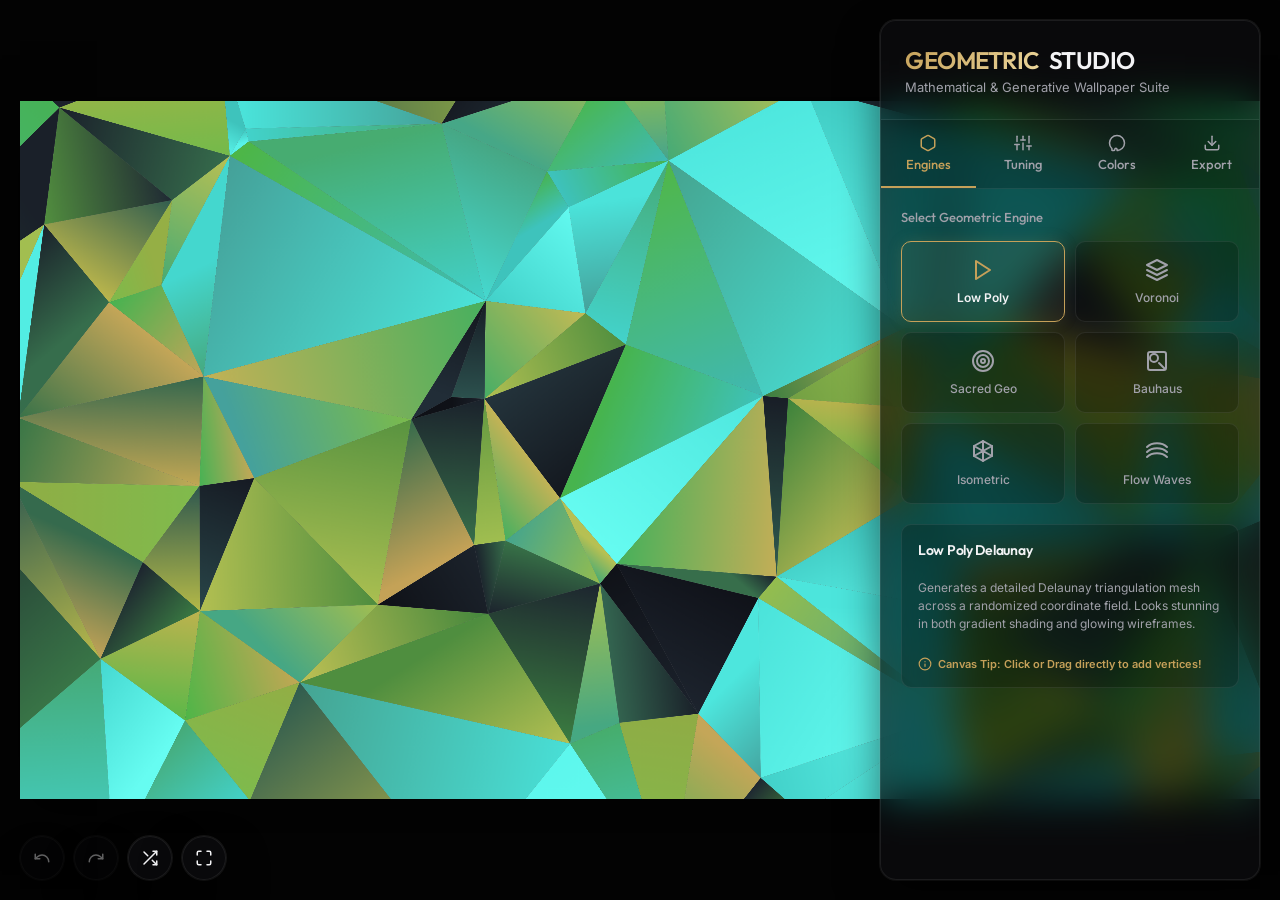
==== index.html @ 3bd047d2 "Initial commit: Geometric Wallpaper Studio" ====
<!DOCTYPE html>
<html lang="en">
<head>
  <meta charset="UTF-8">
  <meta name="viewport" content="width=device-width, initial-scale=1.0">
  <meta name="description" content="Generate high-resolution geometric and mathematical wallpapers with ease. Customize low-poly meshes, Voronoi cells, sacred geometry, isometric art, and fluid flow fields. Export in 4K resolution and vector SVG.">
  <title>Geometric Wallpaper Studio - Premium Generative Art Engine</title>
  <link rel="stylesheet" href="styles.css">
  <!-- Defer loading of JS scripts to guarantee DOM readiness -->
  <script src="palettes.js" defer></script>
  <script src="patterns.js" defer></script>
  <script src="app.js" defer></script>
</head>
<body>

  <div class="app-container">
    
    <!-- --- INTERACTIVE ARTWORK CANVAS --- -->
    <div class="canvas-viewport" id="viewport">
      <canvas id="mainCanvas"></canvas>
    </div>

    <!-- --- WORKSPACE UTILITIES (BOTTOM-LEFT FLOATING) --- -->
    <div class="workspace-controls">
      <button class="control-circle disabled" id="undoBtn" title="Undo Last Change" aria-label="Undo Last Change">
        <svg xmlns="http://www.w3.org/2000/svg" viewBox="0 0 24 24" fill="none" stroke="currentColor" stroke-width="2" stroke-linecap="round" stroke-linejoin="round">
          <path d="M3 7v6h6"></path>
          <path d="M21 17a9 9 0 0 0-9-9 9 9 0 0 0-6 2.3L3 13"></path>
        </svg>
      </button>
      <button class="control-circle disabled" id="redoBtn" title="Redo" aria-label="Redo Last Change">
        <svg xmlns="http://www.w3.org/2000/svg" viewBox="0 0 24 24" fill="none" stroke="currentColor" stroke-width="2" stroke-linecap="round" stroke-linejoin="round">
          <path d="M21 7v6h-6"></path>
          <path d="M3 17a9 9 0 0 1 9-9 9 9 0 0 1 6 2.3l3 2.7"></path>
        </svg>
      </button>
      <button class="control-circle" id="shuffleBtn" title="Shuffle Settings & Seed" aria-label="Shuffle Settings and Seed">
        <svg xmlns="http://www.w3.org/2000/svg" viewBox="0 0 24 24" fill="none" stroke="currentColor" stroke-width="2" stroke-linecap="round" stroke-linejoin="round">
          <path d="M16 3h5v5"></path>
          <path d="M4 20L21 3"></path>
          <path d="M21 16v5h-5"></path>
          <path d="M15 15l6 6"></path>
          <path d="M4 4l5 5"></path>
        </svg>
      </button>
      <button class="control-circle" id="fullScreenBtn" title="Toggle Fullscreen Mode" aria-label="Toggle Fullscreen Mode">
        <svg xmlns="http://www.w3.org/2000/svg" viewBox="0 0 24 24" fill="none" stroke="currentColor" stroke-width="2" stroke-linecap="round" stroke-linejoin="round">
          <path d="M8 3H5a2 2 0 0 0-2 2v3"></path>
          <path d="M21 8V5a2 2 0 0 0-2-2h-3"></path>
          <path d="M3 16v3a2 2 0 0 0 2 2h3"></path>
          <path d="M16 21h3a2 2 0 0 0 2-2v-3"></path>
        </svg>
      </button>
    </div>

    <!-- --- FLOATING SIDEBAR DASHBOARD --- -->
    <div class="sidebar-dashboard" id="sidebar">
      
      <!-- Collapsible trigger tab -->
      <div class="sidebar-collapse-trigger" id="collapseBtn" title="Hide Sidebar" role="button" tabindex="0" aria-label="Toggle Sidebar Navigation">
        <svg xmlns="http://www.w3.org/2000/svg" viewBox="0 0 24 24" fill="none" stroke="currentColor" stroke-width="2" stroke-linecap="round" stroke-linejoin="round" id="collapseIcon">
          <polyline points="9 18 15 12 9 6"></polyline>
        </svg>
      </div>

      <!-- Dashboard Header -->
      <div class="sidebar-header">
        <h1><span>GEOMETRIC</span> STUDIO</h1>
        <p>Mathematical & Generative Wallpaper Suite</p>
      </div>

      <!-- Sidebar Tabs Navigation -->
      <div class="tab-navigation">
        <button class="tab-btn active" data-tab="tab-generators" title="Geometric Engine Types">
          <svg xmlns="http://www.w3.org/2000/svg" viewBox="0 0 24 24" fill="none" stroke="currentColor" stroke-width="2" stroke-linecap="round" stroke-linejoin="round">
            <path d="M21 16V8a2 2 0 0 0-1-1.73l-7-4a2 2 0 0 0-2 0l-7 4A2 2 0 0 0 3 8v8a2 2 0 0 0 1 1.73l7 4a2 2 0 0 0 2 0l7-4A2 2 0 0 0 21 16z"></path>
          </svg>
          Engines
        </button>
        <button class="tab-btn" data-tab="tab-settings" title="Engine Fine Tuning">
          <svg xmlns="http://www.w3.org/2000/svg" viewBox="0 0 24 24" fill="none" stroke="currentColor" stroke-width="2" stroke-linecap="round" stroke-linejoin="round">
            <line x1="4" y1="21" x2="4" y2="14"></line>
            <line x1="4" y1="10" x2="4" y2="3"></line>
            <line x1="12" y1="21" x2="12" y2="12"></line>
            <line x1="12" y1="8" x2="12" y2="3"></line>
            <line x1="20" y1="21" x2="20" y2="16"></line>
            <line x1="20" y1="12" x2="20" y2="3"></line>
            <line x1="1" y1="14" x2="7" y2="14"></line>
            <line x1="9" y1="8" x2="15" y2="8"></line>
            <line x1="17" y1="16" x2="23" y2="16"></line>
          </svg>
          Tuning
        </button>
        <button class="tab-btn" data-tab="tab-colors" title="Color Palettes & Harmonies">
          <svg xmlns="http://www.w3.org/2000/svg" viewBox="0 0 24 24" fill="none" stroke="currentColor" stroke-width="2" stroke-linecap="round" stroke-linejoin="round">
            <path d="M12 22C17.5228 22 22 17.5228 22 12C22 6.47715 17.5228 2 12 2C6.47715 2 2 6.47715 2 12C2 14.7255 3.09032 17.1962 4.85857 19C5.34633 19.4878 5.48512 20.2194 5.20786 20.8524L5.12727 21.0366C4.94532 21.4525 5.20708 21.9362 5.65935 21.9844C6.27598 22.0501 6.94056 22 7.5 22C8.32843 22 9 21.3284 9 20.5C9 19.6716 9.67157 19 10.5 19C11.3284 19 12 19.6716 12 20.5C12 21.3284 12.6716 22 13.5 22H12Z"></path>
          </svg>
          Colors
        </button>
        <button class="tab-btn" data-tab="tab-exports" title="Save Gallery & Download Tools">
          <svg xmlns="http://www.w3.org/2000/svg" viewBox="0 0 24 24" fill="none" stroke="currentColor" stroke-width="2" stroke-linecap="round" stroke-linejoin="round">
            <path d="M21 15v4a2 2 0 0 1-2 2H5a2 2 0 0 1-2-2v-4"></path>
            <polyline points="7 10 12 15 17 10"></polyline>
            <line x1="12" y1="15" x2="12" y2="3"></line>
          </svg>
          Export
        </button>
      </div>

      <!-- Sidebar Scrollable Tab Panels -->
      <div class="tab-content">
        
        <!-- --- PANEL 1: ENGINES --- -->
        <div class="tab-panel active" id="tab-generators">
          <div class="control-group">
            <span class="control-label" style="font-family:'Outfit'; font-size:13px; font-weight:500; color:var(--text-secondary); margin-bottom:8px;">Select Geometric Engine</span>
            <div class="pattern-grid">
              
              <div class="pattern-card active" data-pattern="lowpoly">
                <svg xmlns="http://www.w3.org/2000/svg" viewBox="0 0 24 24" fill="none" stroke="currentColor" stroke-width="2" stroke-linecap="round" stroke-linejoin="round">
                  <polygon points="5 3 19 12 5 21 5 3"></polygon>
                </svg>
                <span>Low Poly</span>
              </div>
              
              <div class="pattern-card" data-pattern="voronoi">
                <svg xmlns="http://www.w3.org/2000/svg" viewBox="0 0 24 24" fill="none" stroke="currentColor" stroke-width="2" stroke-linecap="round" stroke-linejoin="round">
                  <path d="M12 2L2 7l10 5 10-5-10-5zM2 17l10 5 10-5M2 12l10 5 10-5"></path>
                </svg>
                <span>Voronoi</span>
              </div>

              <div class="pattern-card" data-pattern="sacred">
                <svg xmlns="http://www.w3.org/2000/svg" viewBox="0 0 24 24" fill="none" stroke="currentColor" stroke-width="2" stroke-linecap="round" stroke-linejoin="round">
                  <circle cx="12" cy="12" r="10"></circle>
                  <circle cx="12" cy="12" r="6"></circle>
                  <circle cx="12" cy="12" r="2"></circle>
                </svg>
                <span>Sacred Geo</span>
              </div>

              <div class="pattern-card" data-pattern="bauhaus">
                <svg xmlns="http://www.w3.org/2000/svg" viewBox="0 0 24 24" fill="none" stroke="currentColor" stroke-width="2" stroke-linecap="round" stroke-linejoin="round">
                  <rect x="3" y="3" width="18" height="18" rx="2"></rect>
                  <circle cx="9" cy="9" r="4"></circle>
                  <line x1="14" y1="14" x2="20" y2="20"></line>
                </svg>
                <span>Bauhaus</span>
              </div>

              <div class="pattern-card" data-pattern="isometric">
                <svg xmlns="http://www.w3.org/2000/svg" viewBox="0 0 24 24" fill="none" stroke="currentColor" stroke-width="2" stroke-linecap="round" stroke-linejoin="round">
                  <polyline points="21 16 12 21 3 16 12 11 21 16"></polyline>
                  <polyline points="12 11 12 21"></polyline>
                  <polyline points="21 6 12 11 3 6 12 1 21 6"></polyline>
                  <polyline points="12 1 12 11"></polyline>
                  <polyline points="3 6 3 16"></polyline>
                  <polyline points="21 6 21 16"></polyline>
                </svg>
                <span>Isometric</span>
              </div>

              <div class="pattern-card" data-pattern="flowfields">
                <svg xmlns="http://www.w3.org/2000/svg" viewBox="0 0 24 24" fill="none" stroke="currentColor" stroke-width="2" stroke-linecap="round" stroke-linejoin="round">
                  <path d="M2 12c5-5 15-5 20 0"></path>
                  <path d="M2 7c5-5 15-5 20 0"></path>
                  <path d="M2 17c5-5 15-5 20 0"></path>
                </svg>
                <span>Flow Waves</span>
              </div>

            </div>
          </div>

          <!-- Description and interact tip -->
          <div class="harmony-editor">
            <h4 style="font-size:14px; margin-bottom:4px;" id="engineTitle">Low Poly Delaunay</h4>
            <p style="font-size:12px; color:var(--text-secondary); line-height:1.5;" id="engineDesc">
              Generates a detailed Delaunay triangulation mesh across a randomized coordinate field. Looks stunning in both gradient shading and glowing wireframes.
            </p>
            <div style="font-size:11px; color:var(--accent); font-weight:600; display:flex; align-items:center; gap:6px; margin-top:8px;">
              <svg xmlns="http://www.w3.org/2000/svg" width="14" height="14" viewBox="0 0 24 24" fill="none" stroke="currentColor" stroke-width="2" stroke-linecap="round" stroke-linejoin="round" style="stroke:var(--accent)"><circle cx="12" cy="12" r="10"></circle><path d="M12 16v-4"></path><path d="M12 8h.01"></path></svg>
              <span>Canvas Tip: Click or Drag directly to add vertices!</span>
            </div>
          </div>
        </div>

        <!-- --- PANEL 2: TUNING --- -->
        <div class="tab-panel" id="tab-settings">
          
          <!-- Shared and dynamic density sliders -->
          <div class="control-group">
            <label for="slider-density">Shape Complexity / Density <span class="val-display" id="val-density">50</span></label>
            <input type="range" id="slider-density" min="10" max="250" value="50">
          </div>

          <div class="control-group" id="group-randomness">
            <label for="slider-randomness">Structural Jitter / Noise <span class="val-display" id="val-randomness">1.0</span></label>
            <input type="range" id="slider-randomness" min="0.0" max="2.0" step="0.1" value="1.0">
          </div>

          <div class="control-group" id="group-scale">
            <label for="slider-scale">Proportional Scale <span class="val-display" id="val-scale">1.0</span></label>
            <input type="range" id="slider-scale" min="0.2" max="3.0" step="0.1" value="1.0">
          </div>

          <div class="control-group" id="group-strokeWidth">
            <label for="slider-strokeWidth">Stroke Grid Thickness <span class="val-display" id="val-strokeWidth">1</span></label>
            <input type="range" id="slider-strokeWidth" min="0" max="8" value="1">
          </div>

          <!-- Voronoi Spacing option -->
          <div class="control-group" id="group-cellGap" style="display:none;">
            <label for="slider-cellGap">Mosaic Border Spacing <span class="val-display" id="val-cellGap">0</span></label>
            <input type="range" id="slider-cellGap" min="0" max="10" value="0">
          </div>

          <!-- Filling Styles Selection -->
          <div class="control-group" id="group-fillType">
            <label for="select-fillType">Shape Color Style</label>
            <select id="select-fillType">
              <option value="solid">Flat Shading (Minimalist)</option>
              <option value="gradient" selected>Interpolated Gradients (Premium)</option>
              <option value="neon">Neon HUD Glowing Wireframe</option>
            </select>
          </div>

          <div class="control-group" id="group-shadingMode">
            <label for="select-shadingMode">Color Interpolation Grid</label>
            <select id="select-shadingMode">
              <option value="linear">Linear Angle Span</option>
              <option value="radial">Concentric Centroid Distance</option>
              <option value="noise" selected>Procedural Mathematical Noise</option>
            </select>
          </div>

          <!-- Sacred Geometry concentric details -->
          <div class="control-group" id="group-symmetry" style="display:none;">
            <label for="slider-symmetry">Reflection Symmetry Facets <span class="val-display" id="val-symmetry">12</span></label>
            <input type="range" id="slider-symmetry" min="4" max="32" value="12">
          </div>

          <div class="control-group" id="group-flowerGrid" style="display:none;">
            <div class="toggle-row">
              <label for="check-flowerGrid">Underlay Hexagonal Circle Grids</label>
              <div class="switch">
                <input type="checkbox" id="check-flowerGrid" checked aria-label="Underlay Hexagonal Circle Grids">
                <span class="slider"></span>
              </div>
            </div>
          </div>

          <!-- Bauhaus Paper Grain details -->
          <div class="control-group" id="group-grain" style="display:none;">
            <div class="toggle-row">
              <label for="check-grain">Grainy Fiber Paper Filter Overlay</label>
              <div class="switch">
                <input type="checkbox" id="check-grain" checked aria-label="Grainy Fiber Paper Filter Overlay">
                <span class="slider"></span>
              </div>
            </div>
            <label for="slider-grainAmount" class="sr-only">Grain Intensity</label>
            <input type="range" id="slider-grainAmount" min="0.1" max="2.0" step="0.1" value="1.0">
          </div>

          <!-- --- LIVE SCREEN-SAVER MORPHING --- -->
          <div class="harmony-editor">
            <h4 style="font-size:13px; font-weight:600; display:flex; justify-content:space-between; align-items:center;">
              <label for="check-morph" style="font-family:'Outfit'; font-weight:600; margin:0; cursor:pointer;">Live Screensaver Morphing</label>
              <div class="switch">
                <input type="checkbox" id="check-morph" checked aria-label="Live Screensaver Morphing">
                <span class="slider"></span>
              </div>
            </h4>
            <p style="font-size:11px; color:var(--text-secondary);">Simulates organic morph dynamics slowly drifting and rotating shape arrays.</p>
            
            <div class="control-group" style="margin-top:8px;">
              <label for="slider-morphSpeed">Morph Flow Speed <span class="val-display" id="val-morphSpeed">1.0</span></label>
              <input type="range" id="slider-morphSpeed" min="0.1" max="4.0" step="0.1" value="1.0">
            </div>

            <div class="control-group">
              <label for="slider-morphAmount">Morph Amplitude <span class="val-display" id="val-morphAmount">1.0</span></label>
              <input type="range" id="slider-morphAmount" min="0.1" max="3.0" step="0.1" value="1.0">
            </div>
          </div>

        </div>

        <!-- --- PANEL 3: COLOR SCHEMES --- -->
        <div class="tab-panel" id="tab-colors">
          
          <!-- Curated Palettes List -->
          <div class="control-group">
            <label>Pre-Coded Premium Schemes</label>
            <div class="palette-list" id="paletteList">
              <!-- JS will inject curated items dynamically here -->
            </div>
          </div>

          <!-- Color Theory Generator -->
          <div class="control-group">
            <label for="harmonySeed">Custom Seed Harmonizer</label>
            <div class="harmony-editor">
              <p style="font-size:11px; color:var(--text-secondary); margin-bottom:4px;">
                Choose a seed color and apply math color theory rules to auto-generate a balanced, stunning palette.
              </p>
              
              <div class="picker-row">
                <div class="picker-wrapper">
                  <input type="color" id="harmonySeed" value="#c5a059" aria-label="Seed Color">
                </div>
                <div class="harmony-select-wrapper">
                  <label for="harmonyRule" class="sr-only">Harmony Rule</label>
                  <select id="harmonyRule">
                    <option value="analogous" selected>Analogous (Sleek Blends)</option>
                    <option value="triadic">Triadic (Vibrant Contrast)</option>
                    <option value="complementary">Complementary (High Pop)</option>
                    <option value="split">Split Complementary</option>
                    <option value="monochromatic">Monochromatic (Smooth Tones)</option>
                  </select>
                </div>
              </div>

              <button class="btn btn-secondary" id="generatePaletteBtn" style="width: 100%;">
                <svg xmlns="http://www.w3.org/2000/svg" viewBox="0 0 24 24" fill="none" stroke="currentColor" stroke-width="2" stroke-linecap="round" stroke-linejoin="round">
                  <path d="M22 11.08V12a10 10 0 1 1-5.93-9.14"></path>
                  <polyline points="22 4 12 14.01 9 11.01"></polyline>
                </svg>
                Apply Custom Harmony
              </button>
            </div>
          </div>

        </div>

        <!-- --- PANEL 4: EXPORT TOOLS --- -->
        <div class="tab-panel" id="tab-exports">
          
          <!-- Ratio presets -->
          <div class="control-group">
            <span class="control-label" style="font-family:'Outfit'; font-size:13px; font-weight:500; color:var(--text-secondary); margin-bottom:8px;">Select Workspace Aspect Ratio</span>
            <div class="export-grid">
              
              <div class="ratio-card active" data-ratio="16:9">
                <div class="ratio-icon"></div>
                <span>Desktop (16:9)</span>
                <span class="res">3840 &times; 2160 (4K UHD)</span>
              </div>
 
              <div class="ratio-card" data-ratio="9:16">
                <div class="ratio-icon mobile"></div>
                <span>Mobile (9:16)</span>
                <span class="res">1440 &times; 3200 (QHD+)</span>
              </div>
 
              <div class="ratio-card" data-ratio="4:3">
                <div class="ratio-icon tablet"></div>
                <span>Tablet (4:3)</span>
                <span class="res">2048 &times; 2732 (Retina)</span>
              </div>
 
              <div class="ratio-card" data-ratio="1:1">
                <div class="ratio-icon square"></div>
                <span>Square (1:1)</span>
                <span class="res">2048 &times; 2048 (Hi-Res)</span>
              </div>
 
            </div>
          </div>
 
          <!-- Download Action Buttons -->
          <div class="control-group">
            <span class="control-label" style="font-family:'Outfit'; font-size:13px; font-weight:500; color:var(--text-secondary); margin-bottom:8px;">Download Wallpaper Artwork</span>
            <div class="palette-list">
              <button class="btn" id="downloadPngBtn">
                <svg xmlns="http://www.w3.org/2000/svg" viewBox="0 0 24 24" fill="none" stroke="currentColor" stroke-width="2" stroke-linecap="round" stroke-linejoin="round">
                  <path d="M21 15v4a2 2 0 0 1-2 2H5a2 2 0 0 1-2-2v-4"></path>
                  <polyline points="7 10 12 15 17 10"></polyline>
                  <line x1="12" y1="15" x2="12" y2="3"></line>
                </svg>
                Download PNG (High-DPI)
              </button>
              
              <button class="btn btn-secondary" id="downloadSvgBtn">
                <svg xmlns="http://www.w3.org/2000/svg" viewBox="0 0 24 24" fill="none" stroke="currentColor" stroke-width="2" stroke-linecap="round" stroke-linejoin="round">
                  <polygon points="5 3 19 12 5 21 5 3"></polygon>
                </svg>
                Export Scalable Vector (SVG)
              </button>
            </div>
          </div>
 
          <!-- Gallery Favorites Container -->
          <div class="gallery-section">
            <div style="font-family:'Outfit'; font-size:13px; font-weight:500; color:var(--text-secondary); display:flex; justify-content:space-between; align-items:center; margin-bottom:8px;">
              <span>Saved Studio Creations</span>
              <button class="btn btn-secondary" id="saveGalleryBtn" style="padding: 6px 12px; font-size:11px;">
                <svg xmlns="http://www.w3.org/2000/svg" viewBox="0 0 24 24" fill="none" stroke="currentColor" stroke-width="2" stroke-linecap="round" stroke-linejoin="round" style="width:12px; height:12px;"><path d="M19 21H5a2 2 0 0 1-2-2V5a2 2 0 0 1 2-2h11l5 5v11a2 2 0 0 1-2 2z"></path><polyline points="17 21 17 13 7 13 7 21"></polyline><polyline points="7 3 7 8 15 8"></polyline></svg>
                Save Current
              </button>
            </div>
 
            <div class="gallery-grid" id="galleryGrid">
              <!-- Local storage saved files will load dynamically -->
              <div class="gallery-empty">No saved wallpapers found. Click "Save Current" above to compile one in local storage.</div>
            </div>
          </div>

        </div>

      </div>

    </div>

  </div>

</body>
</html>
---- styles.css ----
/**
 * CSS Design System for Geometric Wallpaper Generator
 * Features Outfit/Inter fonts, high-end dark mode, glassmorphic floating panels,
 * customized input ranges, neon highlights, and beautiful micro-animations.
 */

@import url('https://fonts.googleapis.com/css2?family=Outfit:wght@300;400;500;600;700&family=Inter:wght@300;400;500;600&display=swap');

:root {
  --bg-dark: #070709;
  --bg-panel: rgba(13, 13, 17, 0.7);
  --bg-panel-solid: #0d0d11;
  --bg-active: rgba(255, 255, 255, 0.1);
  --border-glass: rgba(255, 255, 255, 0.08);
  --border-active: rgba(255, 255, 255, 0.2);
  --text-primary: #f3f3f5;
  --text-secondary: #a1a1aa;
  --accent: #c5a059; /* Luxury warm gold highlight */
  --accent-glow: rgba(197, 160, 89, 0.4);
  --glow-teal: #66fcf1;
  --glow-pink: #f72585;
  --sidebar-width: 380px;
  --radius-lg: 16px;
  --radius-md: 10px;
  --radius-sm: 6px;
  --transition-smooth: all 0.3s cubic-bezier(0.4, 0, 0.2, 1);
  --shadow-panel: 0 20px 40px rgba(0, 0, 0, 0.5), 0 0 0 1px var(--border-glass);
}

* {
  box-sizing: border-box;
  margin: 0;
  padding: 0;
  -webkit-font-smoothing: antialiased;
}

body {
  font-family: 'Inter', sans-serif;
  background-color: var(--bg-dark);
  color: var(--text-primary);
  height: 100vh;
  overflow: hidden;
}

h1, h2, h3, h4 {
  font-family: 'Outfit', sans-serif;
  font-weight: 600;
  letter-spacing: -0.02em;
}

/* --- APP LAYOUT --- */
.app-container {
  display: flex;
  position: relative;
  width: 100vw;
  height: 100vh;
  overflow: hidden;
}

/* Canvas Viewport */
.canvas-viewport {
  flex: 1;
  position: relative;
  height: 100%;
  display: flex;
  justify-content: center;
  align-items: center;
  background-color: #030303;
  z-index: 1;
}

#mainCanvas {
  max-width: 100%;
  max-height: 100%;
  box-shadow: 0 15px 50px rgba(0, 0, 0, 0.7);
  transition: transform 0.3s ease;
  background-color: #050505;
}

/* Floating Sidebar Dashboard */
.sidebar-dashboard {
  position: absolute;
  top: 20px;
  right: 20px;
  bottom: 20px;
  width: var(--sidebar-width);
  background: var(--bg-panel);
  backdrop-filter: blur(20px) saturate(160%);
  border: 1px solid var(--border-glass);
  border-radius: var(--radius-lg);
  box-shadow: var(--shadow-panel);
  z-index: 10;
  display: flex;
  flex-direction: column;
  overflow: hidden;
  transition: var(--transition-smooth);
}

.sidebar-dashboard.collapsed {
  transform: translateX(calc(100% + 40px));
  opacity: 0;
  pointer-events: none;
}

/* Sidebar Toggle Controls */
.ui-toggle-btn {
  position: absolute;
  top: 20px;
  right: 20px;
  width: 50px;
  height: 50px;
  border-radius: 50%;
  background: var(--bg-panel);
  backdrop-filter: blur(20px);
  border: 1px solid var(--border-glass);
  color: var(--text-primary);
  display: flex;
  justify-content: center;
  align-items: center;
  cursor: pointer;
  z-index: 11;
  box-shadow: var(--shadow-panel);
  transition: var(--transition-smooth);
}

.ui-toggle-btn:hover {
  background: rgba(255, 255, 255, 0.15);
  border-color: var(--border-active);
  transform: scale(1.05);
}

/* --- SIDEBAR COMPONENTS --- */
/* Dashboard Header */
.sidebar-header {
  padding: 24px;
  border-bottom: 1px solid var(--border-glass);
  display: flex;
  flex-direction: column;
  gap: 4px;
}

.sidebar-header h1 {
  font-size: 24px;
  color: var(--text-primary);
  display: flex;
  align-items: center;
  gap: 10px;
}

.sidebar-header h1 span {
  background: linear-gradient(135deg, var(--accent) 0%, #ecd79c 100%);
  -webkit-background-clip: text;
  -webkit-text-fill-color: transparent;
}

.sidebar-header p {
  font-size: 13px;
  color: var(--text-secondary);
}

/* Tab Navigation */
.tab-navigation {
  display: flex;
  border-bottom: 1px solid var(--border-glass);
  background: rgba(0, 0, 0, 0.2);
}

.tab-btn {
  flex: 1;
  padding: 14px 0;
  font-family: 'Outfit', sans-serif;
  font-size: 13px;
  font-weight: 500;
  color: var(--text-secondary);
  background: none;
  border: none;
  border-bottom: 2px solid transparent;
  cursor: pointer;
  transition: var(--transition-smooth);
  display: flex;
  flex-direction: column;
  align-items: center;
  gap: 4px;
}

.tab-btn svg {
  width: 18px;
  height: 18px;
  stroke: var(--text-secondary);
  transition: var(--transition-smooth);
}

.tab-btn:hover {
  color: var(--text-primary);
}

.tab-btn:hover svg {
  stroke: var(--text-primary);
}

.tab-btn.active {
  color: var(--accent);
  border-bottom-color: var(--accent);
}

.tab-btn.active svg {
  stroke: var(--accent);
}

/* Tab Panels Content Scroll */
.tab-content {
  flex: 1;
  overflow-y: auto;
  padding: 20px;
  display: flex;
  flex-direction: column;
  gap: 24px;
}

.tab-panel {
  display: none;
  flex-direction: column;
  gap: 20px;
}

.tab-panel.active {
  display: flex;
}

/* Custom Scrollbar for Sidebar Panel */
.tab-content::-webkit-scrollbar {
  width: 6px;
}
.tab-content::-webkit-scrollbar-track {
  background: rgba(0, 0, 0, 0.1);
}
.tab-content::-webkit-scrollbar-thumb {
  background: rgba(255, 255, 255, 0.1);
  border-radius: var(--radius-sm);
}
.tab-content::-webkit-scrollbar-thumb:hover {
  background: rgba(255, 255, 255, 0.2);
}

/* --- CONTROL MODULES --- */
.control-group {
  display: flex;
  flex-direction: column;
  gap: 8px;
}

.control-group label {
  font-family: 'Outfit', sans-serif;
  font-size: 13px;
  font-weight: 500;
  color: var(--text-secondary);
  display: flex;
  justify-content: space-between;
  align-items: center;
}

.control-group label .val-display {
  color: var(--accent);
  font-weight: 600;
}

/* Grid Selections (Pattern Engines) */
.pattern-grid {
  display: grid;
  grid-template-columns: repeat(2, 1fr);
  gap: 10px;
}

.pattern-card {
  background: rgba(0, 0, 0, 0.2);
  border: 1px solid var(--border-glass);
  border-radius: var(--radius-md);
  padding: 16px 12px;
  display: flex;
  flex-direction: column;
  align-items: center;
  gap: 8px;
  cursor: pointer;
  transition: var(--transition-smooth);
  text-align: center;
}

.pattern-card svg {
  width: 24px;
  height: 24px;
  stroke: var(--text-secondary);
  transition: var(--transition-smooth);
}

.pattern-card span {
  font-size: 12px;
  font-weight: 500;
  color: var(--text-secondary);
  transition: var(--transition-smooth);
}

.pattern-card:hover {
  background: rgba(255, 255, 255, 0.05);
  border-color: rgba(255, 255, 255, 0.15);
}

.pattern-card.active {
  background: rgba(197, 160, 89, 0.08);
  border-color: var(--accent);
  box-shadow: 0 0 15px rgba(197, 160, 89, 0.15);
}

.pattern-card.active svg {
  stroke: var(--accent);
}

.pattern-card.active span {
  color: var(--text-primary);
  font-weight: 600;
}

/* Range Inputs */
input[type="range"] {
  -webkit-appearance: none;
  width: 100%;
  height: 6px;
  border-radius: 3px;
  background: rgba(255, 255, 255, 0.1);
  outline: none;
  transition: var(--transition-smooth);
}

input[type="range"]::-webkit-slider-thumb {
  -webkit-appearance: none;
  appearance: none;
  width: 16px;
  height: 16px;
  border-radius: 50%;
  background: var(--text-primary);
  border: 2px solid var(--accent);
  cursor: pointer;
  box-shadow: 0 0 10px rgba(197, 160, 89, 0.4);
  transition: var(--transition-smooth);
}

input[type="range"]::-webkit-slider-thumb:hover {
  background: var(--accent);
  transform: scale(1.15);
}

/* Select Dropdown */
select {
  background: rgba(0, 0, 0, 0.3);
  border: 1px solid var(--border-glass);
  border-radius: var(--radius-md);
  padding: 10px 14px;
  color: var(--text-primary);
  font-family: inherit;
  font-size: 13px;
  outline: none;
  cursor: pointer;
  transition: var(--transition-smooth);
  width: 100%;
}

select:hover {
  border-color: var(--border-active);
}

select:focus {
  border-color: var(--accent);
  box-shadow: 0 0 10px var(--accent-glow);
}

/* Switch & Toggles */
.toggle-row {
  display: flex;
  justify-content: space-between;
  align-items: center;
  padding: 4px 0;
}

.toggle-row span {
  font-size: 13px;
  color: var(--text-secondary);
}

.switch {
  position: relative;
  display: inline-block;
  width: 44px;
  height: 22px;
}

.switch input {
  opacity: 0;
  width: 0;
  height: 0;
}

.slider {
  position: absolute;
  cursor: pointer;
  top: 0;
  left: 0;
  right: 0;
  bottom: 0;
  background-color: rgba(255, 255, 255, 0.1);
  transition: .4s;
  border-radius: 22px;
  border: 1px solid var(--border-glass);
}

.slider:before {
  position: absolute;
  content: "";
  height: 14px;
  width: 14px;
  left: 3px;
  bottom: 3px;
  background-color: var(--text-secondary);
  transition: .4s;
  border-radius: 50%;
}

input:checked + .slider {
  background-color: rgba(197, 160, 89, 0.2);
  border-color: var(--accent);
}

input:checked + .slider:before {
  transform: translateX(22px);
  background-color: var(--accent);
}

/* --- PALETTE SYSTEM CONTROLS --- */
.palette-list {
  display: flex;
  flex-direction: column;
  gap: 10px;
}

.palette-item {
  background: rgba(0, 0, 0, 0.2);
  border: 1px solid var(--border-glass);
  border-radius: var(--radius-md);
  padding: 12px;
  cursor: pointer;
  transition: var(--transition-smooth);
  display: flex;
  flex-direction: column;
  gap: 8px;
}

.palette-item:hover {
  border-color: var(--border-active);
  background: rgba(255, 255, 255, 0.04);
}

.palette-item.active {
  border-color: var(--accent);
  background: rgba(197, 160, 89, 0.05);
}

.palette-meta {
  display: flex;
  justify-content: space-between;
  align-items: center;
}

.palette-name {
  font-size: 12px;
  font-weight: 600;
  color: var(--text-primary);
}

.palette-swatches {
  display: flex;
  border-radius: var(--radius-sm);
  overflow: hidden;
  height: 24px;
  width: 100%;
}

.swatch {
  flex: 1;
  height: 100%;
}

/* Color Harmonizer and Picker Box */
.harmony-editor {
  background: rgba(0, 0, 0, 0.2);
  border: 1px solid var(--border-glass);
  border-radius: var(--radius-md);
  padding: 16px;
  display: flex;
  flex-direction: column;
  gap: 16px;
}

.picker-row {
  display: flex;
  gap: 12px;
  align-items: center;
}

.picker-wrapper {
  position: relative;
  width: 44px;
  height: 44px;
  border-radius: var(--radius-md);
  overflow: hidden;
  border: 1px solid var(--border-glass);
}

.picker-wrapper input[type="color"] {
  position: absolute;
  top: -10px;
  left: -10px;
  width: 64px;
  height: 64px;
  border: none;
  cursor: pointer;
}

.harmony-select-wrapper {
  flex: 1;
}

/* Custom Action Buttons */
.btn {
  background: var(--text-primary);
  color: var(--bg-dark);
  font-family: 'Outfit', sans-serif;
  font-size: 13px;
  font-weight: 600;
  border: none;
  border-radius: var(--radius-md);
  padding: 12px 18px;
  cursor: pointer;
  display: flex;
  align-items: center;
  justify-content: center;
  gap: 8px;
  transition: var(--transition-smooth);
}

.btn svg {
  width: 16px;
  height: 16px;
  stroke: var(--bg-dark);
}

.btn:hover {
  background: var(--accent);
  box-shadow: 0 5px 15px var(--accent-glow);
  transform: translateY(-1px);
}

.btn-secondary {
  background: rgba(255, 255, 255, 0.06);
  color: var(--text-primary);
  border: 1px solid var(--border-glass);
}

.btn-secondary svg {
  stroke: var(--text-primary);
}

.btn-secondary:hover {
  background: rgba(255, 255, 255, 0.1);
  border-color: var(--border-active);
  box-shadow: none;
}

.btn-danger {
  background: rgba(230, 57, 70, 0.15);
  color: #ff4d6d;
  border: 1px solid rgba(230, 57, 70, 0.3);
}

.btn-danger svg {
  stroke: #ff4d6d;
}

.btn-danger:hover {
  background: #e63946;
  color: #ffffff;
  box-shadow: 0 5px 15px rgba(230, 57, 70, 0.3);
}

.buttons-row {
  display: grid;
  grid-template-columns: repeat(2, 1fr);
  gap: 10px;
}

.buttons-row .btn {
  padding: 10px;
}

/* --- EXPORT PANEL DETAILS --- */
.export-grid {
  display: grid;
  grid-template-columns: repeat(2, 1fr);
  gap: 10px;
}

.ratio-card {
  background: rgba(0, 0, 0, 0.2);
  border: 1px solid var(--border-glass);
  border-radius: var(--radius-md);
  padding: 14px 10px;
  display: flex;
  flex-direction: column;
  align-items: center;
  gap: 6px;
  cursor: pointer;
  transition: var(--transition-smooth);
}

.ratio-icon {
  width: 24px;
  height: 28px;
  border: 2px solid var(--text-secondary);
  border-radius: 3px;
  transition: var(--transition-smooth);
}

.ratio-icon.square { width: 24px; height: 24px; }
.ratio-icon.mobile { width: 16px; height: 28px; }
.ratio-icon.tablet { width: 22px; height: 28px; }

.ratio-card:hover {
  background: rgba(255, 255, 255, 0.05);
}

.ratio-card.active {
  border-color: var(--accent);
  background: rgba(197, 160, 89, 0.08);
}

.ratio-card.active .ratio-icon {
  border-color: var(--accent);
}

.ratio-card span {
  font-size: 11px;
  color: var(--text-secondary);
}

.ratio-card.active span {
  color: var(--text-primary);
  font-weight: 500;
}

.ratio-card .res {
  font-size: 10px;
  opacity: 0.6;
}

/* --- HISTORY & GALLERY PANELS --- */
.gallery-section {
  display: flex;
  flex-direction: column;
  gap: 12px;
}

.gallery-grid {
  display: grid;
  grid-template-columns: repeat(2, 1fr);
  gap: 10px;
  max-height: 250px;
  overflow-y: auto;
  padding-right: 4px;
}

.gallery-card {
  background: rgba(0, 0, 0, 0.3);
  border: 1px solid var(--border-glass);
  border-radius: var(--radius-md);
  aspect-ratio: 16/10;
  position: relative;
  overflow: hidden;
  cursor: pointer;
  transition: var(--transition-smooth);
}

.gallery-card img {
  width: 100%;
  height: 100%;
  object-fit: cover;
}

.gallery-card:hover {
  border-color: var(--border-active);
  transform: translateY(-2px);
}

.gallery-card .card-actions {
  position: absolute;
  top: 0;
  left: 0;
  right: 0;
  bottom: 0;
  background: rgba(0, 0, 0, 0.65);
  display: flex;
  justify-content: center;
  align-items: center;
  gap: 12px;
  opacity: 0;
  transition: var(--transition-smooth);
}

.gallery-card:hover .card-actions {
  opacity: 1;
}

.action-icon {
  width: 32px;
  height: 32px;
  border-radius: 50%;
  background: rgba(255, 255, 255, 0.15);
  border: 1px solid rgba(255, 255, 255, 0.2);
  display: flex;
  justify-content: center;
  align-items: center;
  cursor: pointer;
  transition: var(--transition-smooth);
}

.action-icon svg {
  width: 14px;
  height: 14px;
  stroke: #ffffff;
}

.action-icon:hover {
  background: var(--accent);
  border-color: var(--accent);
}

.action-icon:hover svg {
  stroke: var(--bg-dark);
}

.action-icon.del-btn:hover {
  background: #e63946;
  border-color: #e63946;
}

.action-icon.del-btn:hover svg {
  stroke: #ffffff;
}

/* Empty gallery prompt */
.gallery-empty {
  grid-column: span 2;
  text-align: center;
  padding: 30px 10px;
  font-size: 12px;
  color: var(--text-secondary);
  border: 1px dashed var(--border-glass);
  border-radius: var(--radius-md);
}

/* --- QUICK WORKSPACE UTILITIES --- */
.workspace-controls {
  position: absolute;
  left: 20px;
  bottom: 20px;
  display: flex;
  gap: 10px;
  z-index: 10;
}

.control-circle {
  width: 44px;
  height: 44px;
  border-radius: 50%;
  background: var(--bg-panel);
  backdrop-filter: blur(20px);
  border: 1px solid var(--border-glass);
  color: var(--text-primary);
  display: flex;
  justify-content: center;
  align-items: center;
  cursor: pointer;
  box-shadow: var(--shadow-panel);
  transition: var(--transition-smooth);
}

.control-circle svg {
  width: 18px;
  height: 18px;
  stroke: var(--text-primary);
}

.control-circle:hover {
  background: rgba(255, 255, 255, 0.15);
  border-color: var(--border-active);
  transform: scale(1.05);
}

.control-circle.disabled {
  opacity: 0.4;
  pointer-events: none;
}

/* --- COLLAPSE BUTTON INTEGRATED ON SIDEBAR --- */
.sidebar-collapse-trigger {
  position: absolute;
  top: 50%;
  left: 0;
  transform: translate(-100%, -50%);
  width: 24px;
  height: 60px;
  background: var(--bg-panel);
  border: 1px solid var(--border-glass);
  border-right: none;
  border-radius: var(--radius-md) 0 0 var(--radius-md);
  display: flex;
  justify-content: center;
  align-items: center;
  cursor: pointer;
  box-shadow: -10px 0 30px rgba(0,0,0,0.3);
  transition: var(--transition-smooth);
}

.sidebar-collapse-trigger svg {
  width: 12px;
  height: 12px;
  stroke: var(--text-secondary);
  transition: var(--transition-smooth);
}

.sidebar-collapse-trigger:hover svg {
  stroke: var(--text-primary);
}

/* Responsive sidebars */
@media(max-width: 900px) {
  .sidebar-dashboard {
    width: calc(100% - 40px);
    right: 20px;
    left: 20px;
    height: auto;
    max-height: 80vh;
    bottom: 20px;
    top: auto;
  }
  .sidebar-collapse-trigger {
    display: none;
  }
}

/* Screen reader only utility to visually hide elements while keeping them accessible */
.sr-only {
  position: absolute;
  width: 1px;
  height: 1px;
  padding: 0;
  margin: -1px;
  overflow: hidden;
  clip: rect(0, 0, 0, 0);
  white-space: nowrap;
  border: 0;
}
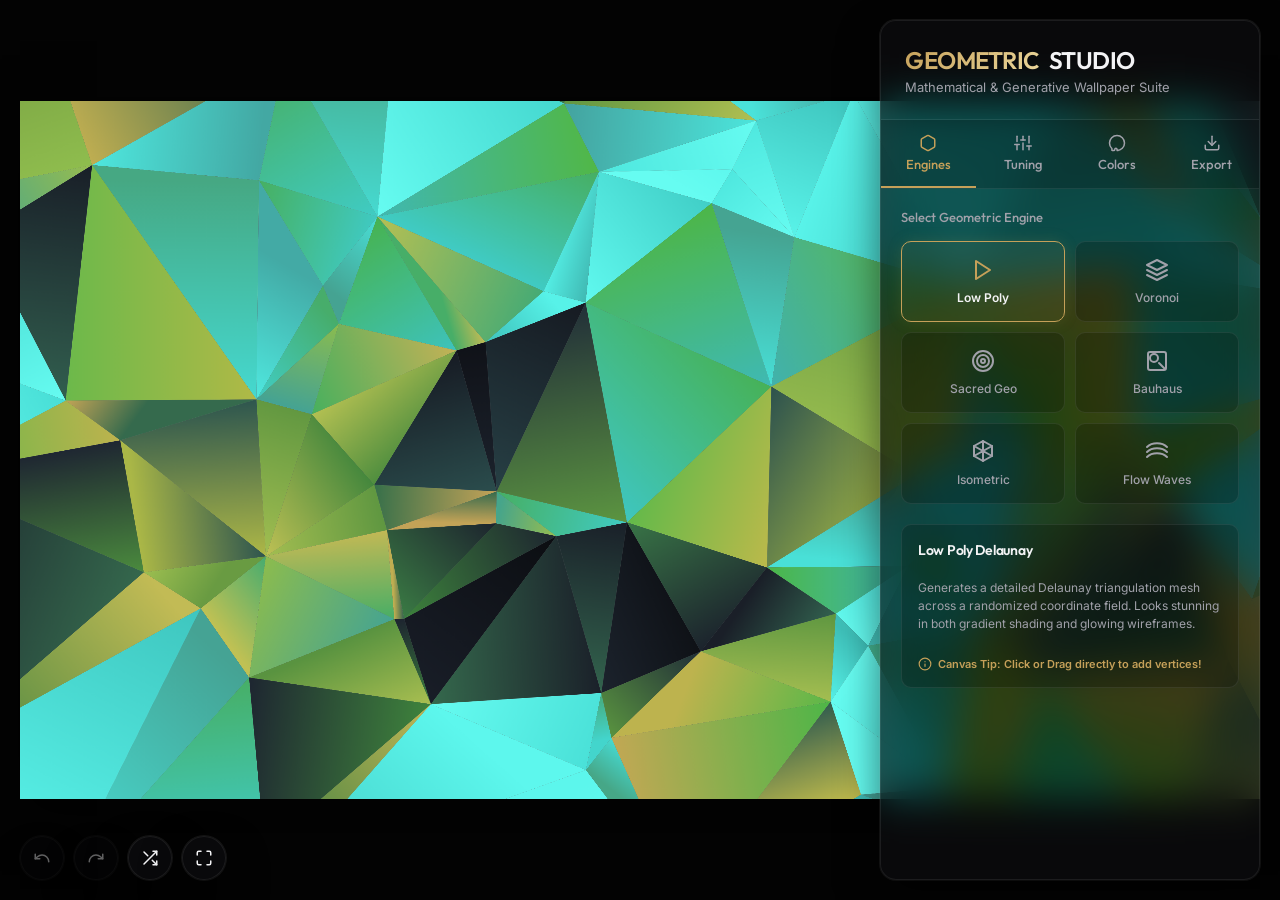
==== commit e7f5bcd4: "Finish app: fix neon glow, add favicon, add netlify.toml - Add glowAmount to state (default 12) and " ====
--- a/index.html
+++ b/index.html
@@ -5,6 +5,7 @@
   <meta name="viewport" content="width=device-width, initial-scale=1.0">
   <meta name="description" content="Generate high-resolution geometric and mathematical wallpapers with ease. Customize low-poly meshes, Voronoi cells, sacred geometry, isometric art, and fluid flow fields. Export in 4K resolution and vector SVG.">
   <title>Geometric Wallpaper Studio - Premium Generative Art Engine</title>
+  <link rel="icon" href="data:image/svg+xml,<svg xmlns='http://www.w3.org/2000/svg' viewBox='0 0 100 100'><polygon points='50,5 95,75 5,75' fill='%23c5a059'/></svg>">
   <link rel="stylesheet" href="styles.css">
   <!-- Defer loading of JS scripts to guarantee DOM readiness -->
   <script src="palettes.js" defer></script>
@@ -215,6 +216,12 @@
             <input type="range" id="slider-cellGap" min="0" max="10" value="0">
           </div>
 
+          <!-- Neon Glow Intensity (visible only when neon fill is active) -->
+          <div class="control-group" id="group-glowAmount" style="display:none;">
+            <label for="slider-glowAmount">Neon Glow Intensity <span class="val-display" id="val-glowAmount">12</span></label>
+            <input type="range" id="slider-glowAmount" min="0" max="40" value="12">
+          </div>
+
           <!-- Filling Styles Selection -->
           <div class="control-group" id="group-fillType">
             <label for="select-fillType">Shape Color Style</label>
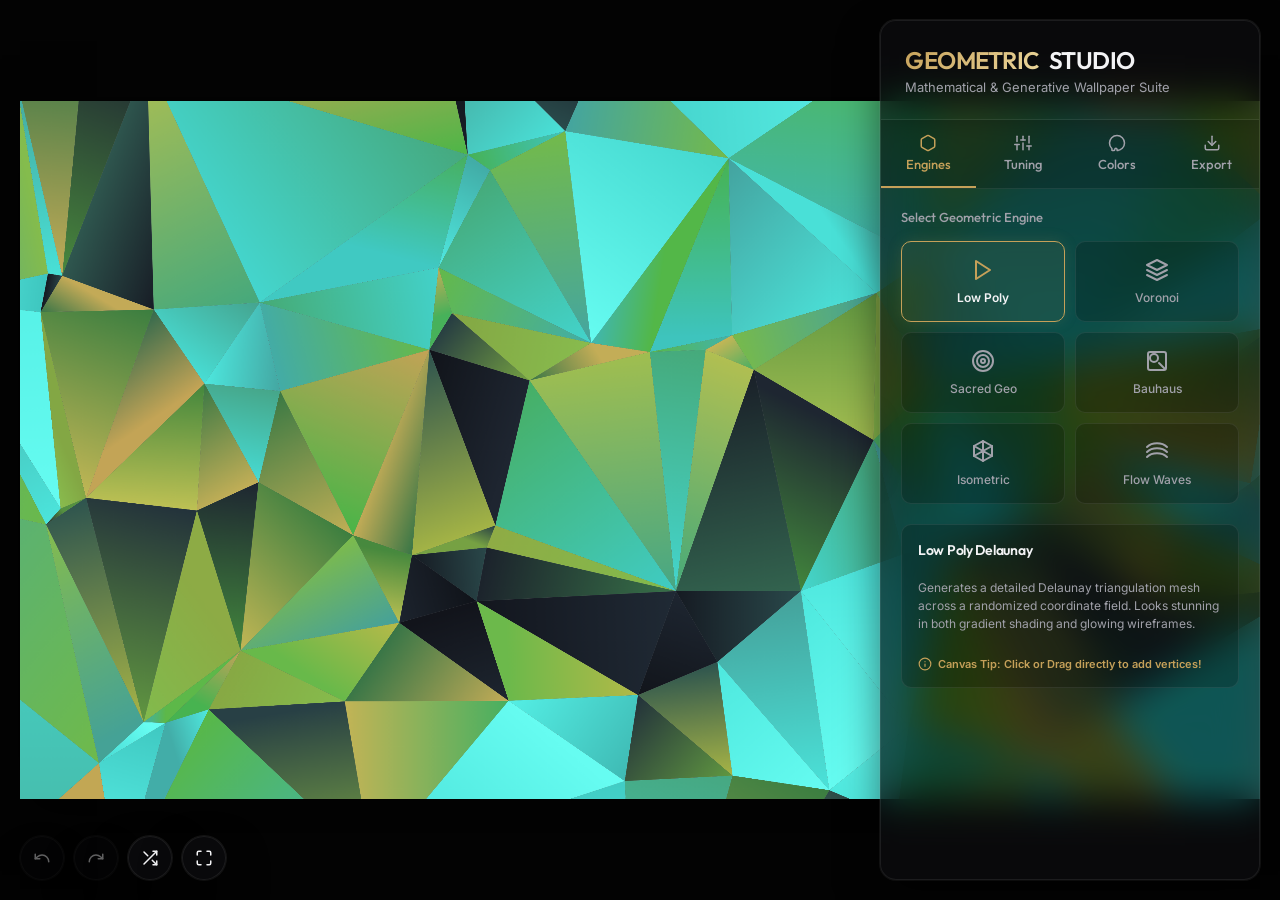
==== commit 6a09b470: "Add mobile bottom-sheet drag handle Pill handle at top of sidebar panel on mobile. Tap to minimize t" ====
--- a/index.html
+++ b/index.html
@@ -56,7 +56,12 @@
 
     <!-- --- FLOATING SIDEBAR DASHBOARD --- -->
     <div class="sidebar-dashboard" id="sidebar">
-      
+
+      <!-- Mobile bottom-sheet drag handle -->
+      <div class="sheet-handle" id="sheetHandle" role="button" tabindex="0" aria-label="Toggle panel">
+        <div class="sheet-handle-pill"></div>
+      </div>
+
       <!-- Collapsible trigger tab -->
       <div class="sidebar-collapse-trigger" id="collapseBtn" title="Hide Sidebar" role="button" tabindex="0" aria-label="Toggle Sidebar Navigation">
         <svg xmlns="http://www.w3.org/2000/svg" viewBox="0 0 24 24" fill="none" stroke="currentColor" stroke-width="2" stroke-linecap="round" stroke-linejoin="round" id="collapseIcon">
--- a/styles.css
+++ b/styles.css
@@ -838,19 +838,101 @@
   stroke: var(--text-primary);
 }
 
+/* --- MOBILE BOTTOM-SHEET HANDLE --- */
+.sheet-handle {
+  display: none; /* hidden on desktop */
+  justify-content: center;
+  align-items: center;
+  padding: 10px 0 6px;
+  cursor: grab;
+  flex-shrink: 0;
+  touch-action: none;
+}
+
+.sheet-handle-pill {
+  width: 36px;
+  height: 4px;
+  background: rgba(255, 255, 255, 0.25);
+  border-radius: 2px;
+  transition: background 0.2s ease;
+}
+
+.sheet-handle:hover .sheet-handle-pill,
+.sheet-handle:active .sheet-handle-pill {
+  background: var(--accent);
+}
+
 /* Responsive sidebars */
 @media(max-width: 900px) {
+  .app-container {
+    flex-direction: column;
+  }
+
+  .canvas-viewport {
+    /* Reserve the top portion for the canvas */
+    flex: 0 0 auto;
+    height: 52vh;
+    width: 100%;
+    padding: 10px;
+  }
+
+  #mainCanvas {
+    max-width: 100%;
+    max-height: 100%;
+  }
+
+  .sheet-handle {
+    display: flex;
+  }
+
   .sidebar-dashboard {
-    width: calc(100% - 40px);
-    right: 20px;
-    left: 20px;
+    position: relative;
+    top: auto;
+    right: auto;
+    bottom: auto;
+    left: auto;
+    width: 100%;
+    flex: 1 1 auto;
+    min-height: 0;
+    border-radius: var(--radius-lg) var(--radius-lg) 0 0;
+    border-bottom: none;
+    overflow: hidden;
+    transition: flex-basis 0.35s cubic-bezier(0.4, 0, 0.2, 1),
+                max-height 0.35s cubic-bezier(0.4, 0, 0.2, 1);
+  }
+
+  /* Minimized: only the handle + a sliver is visible */
+  .sidebar-dashboard.sheet-minimized {
+    flex: 0 0 28px;
+    overflow: hidden;
+  }
+
+  /* When minimized, let the canvas grow to fill freed space */
+  .sidebar-dashboard.sheet-minimized ~ .canvas-viewport,
+  .app-container:has(.sheet-minimized) .canvas-viewport {
+    flex: 1 1 auto;
     height: auto;
-    max-height: 80vh;
-    bottom: 20px;
-    top: auto;
-  }
+  }
+
   .sidebar-collapse-trigger {
     display: none;
+  }
+
+  /* Move workspace buttons to top-left so they don't overlap canvas */
+  .workspace-controls {
+    top: 10px;
+    bottom: auto;
+    left: 10px;
+  }
+
+  .control-circle {
+    width: 36px;
+    height: 36px;
+  }
+
+  .control-circle svg {
+    width: 15px;
+    height: 15px;
   }
 }
 
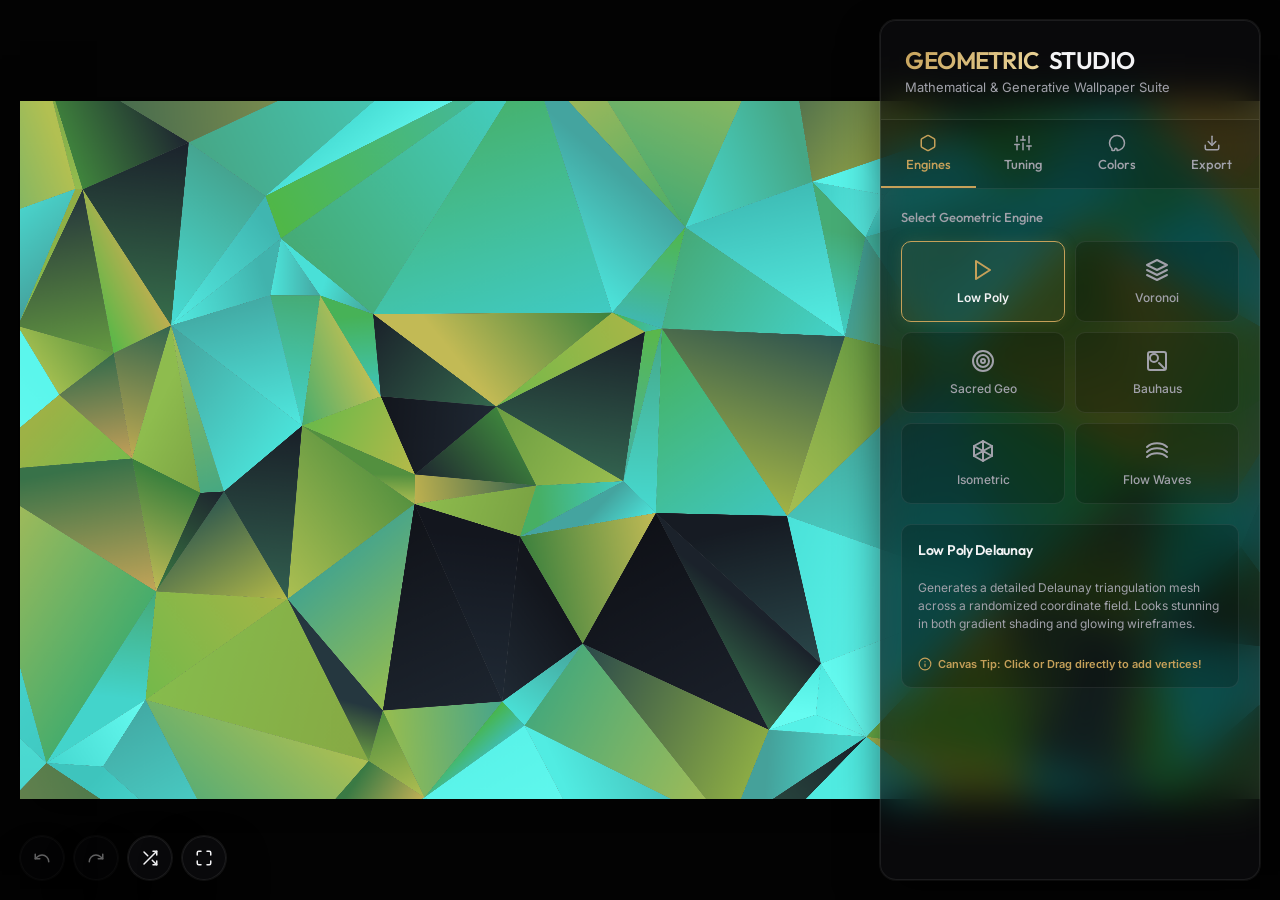
==== commit 3a95bf7b: "Make mobile panel handle obvious and minimize reliable - Replace subtle pill with a clear handle bar" ====
--- a/index.html
+++ b/index.html
@@ -58,8 +58,14 @@
     <div class="sidebar-dashboard" id="sidebar">
 
       <!-- Mobile bottom-sheet drag handle -->
-      <div class="sheet-handle" id="sheetHandle" role="button" tabindex="0" aria-label="Toggle panel">
+      <div class="sheet-handle" id="sheetHandle" role="button" tabindex="0" aria-label="Minimize or expand panel">
         <div class="sheet-handle-pill"></div>
+        <div class="sheet-handle-label">
+          <svg xmlns="http://www.w3.org/2000/svg" viewBox="0 0 24 24" fill="none" stroke="currentColor" stroke-width="2.5" stroke-linecap="round" stroke-linejoin="round" id="sheetHandleIcon">
+            <polyline points="6 9 12 15 18 9"></polyline>
+          </svg>
+          <span id="sheetHandleText">Hide Panel</span>
+        </div>
       </div>
 
       <!-- Collapsible trigger tab -->
--- a/styles.css
+++ b/styles.css
@@ -840,24 +840,46 @@
 
 /* --- MOBILE BOTTOM-SHEET HANDLE --- */
 .sheet-handle {
-  display: none; /* hidden on desktop */
+  display: none; /* hidden on desktop, shown via media query */
+  flex-direction: column;
   justify-content: center;
   align-items: center;
-  padding: 10px 0 6px;
-  cursor: grab;
+  gap: 4px;
+  padding: 8px 0 6px;
+  cursor: pointer;
   flex-shrink: 0;
-  touch-action: none;
+  touch-action: manipulation;
+  border-bottom: 1px solid var(--border-glass);
+  background: rgba(255, 255, 255, 0.03);
 }
 
 .sheet-handle-pill {
-  width: 36px;
-  height: 4px;
-  background: rgba(255, 255, 255, 0.25);
-  border-radius: 2px;
+  width: 44px;
+  height: 5px;
+  background: rgba(255, 255, 255, 0.35);
+  border-radius: 3px;
   transition: background 0.2s ease;
 }
 
-.sheet-handle:hover .sheet-handle-pill,
+.sheet-handle-label {
+  display: flex;
+  align-items: center;
+  gap: 5px;
+  font-family: 'Outfit', sans-serif;
+  font-size: 11px;
+  font-weight: 600;
+  letter-spacing: 0.02em;
+  color: var(--accent);
+  text-transform: uppercase;
+}
+
+.sheet-handle-label svg {
+  width: 14px;
+  height: 14px;
+  stroke: var(--accent);
+  transition: transform 0.3s ease;
+}
+
 .sheet-handle:active .sheet-handle-pill {
   background: var(--accent);
 }
@@ -883,6 +905,10 @@
 
   .sheet-handle {
     display: flex;
+  }
+
+  .canvas-viewport {
+    transition: height 0.35s cubic-bezier(0.4, 0, 0.2, 1);
   }
 
   .sidebar-dashboard {
@@ -897,21 +923,24 @@
     border-radius: var(--radius-lg) var(--radius-lg) 0 0;
     border-bottom: none;
     overflow: hidden;
-    transition: flex-basis 0.35s cubic-bezier(0.4, 0, 0.2, 1),
-                max-height 0.35s cubic-bezier(0.4, 0, 0.2, 1);
-  }
-
-  /* Minimized: only the handle + a sliver is visible */
-  .sidebar-dashboard.sheet-minimized {
-    flex: 0 0 28px;
-    overflow: hidden;
-  }
-
-  /* When minimized, let the canvas grow to fill freed space */
-  .sidebar-dashboard.sheet-minimized ~ .canvas-viewport,
-  .app-container:has(.sheet-minimized) .canvas-viewport {
-    flex: 1 1 auto;
-    height: auto;
+    transition: max-height 0.35s cubic-bezier(0.4, 0, 0.2, 1);
+  }
+
+  /* --- MINIMIZED STATE (class toggled on .app-container by JS) --- */
+  /* Canvas grows to take almost the whole screen */
+  .app-container.panel-collapsed .canvas-viewport {
+    height: calc(100vh - 58px);
+  }
+
+  /* Panel shrinks to just show the handle bar */
+  .app-container.panel-collapsed .sidebar-dashboard {
+    flex: 0 0 auto;
+    max-height: 58px;
+  }
+
+  /* Flip the chevron + swap label when collapsed */
+  .app-container.panel-collapsed .sheet-handle-label svg {
+    transform: rotate(180deg);
   }
 
   .sidebar-collapse-trigger {
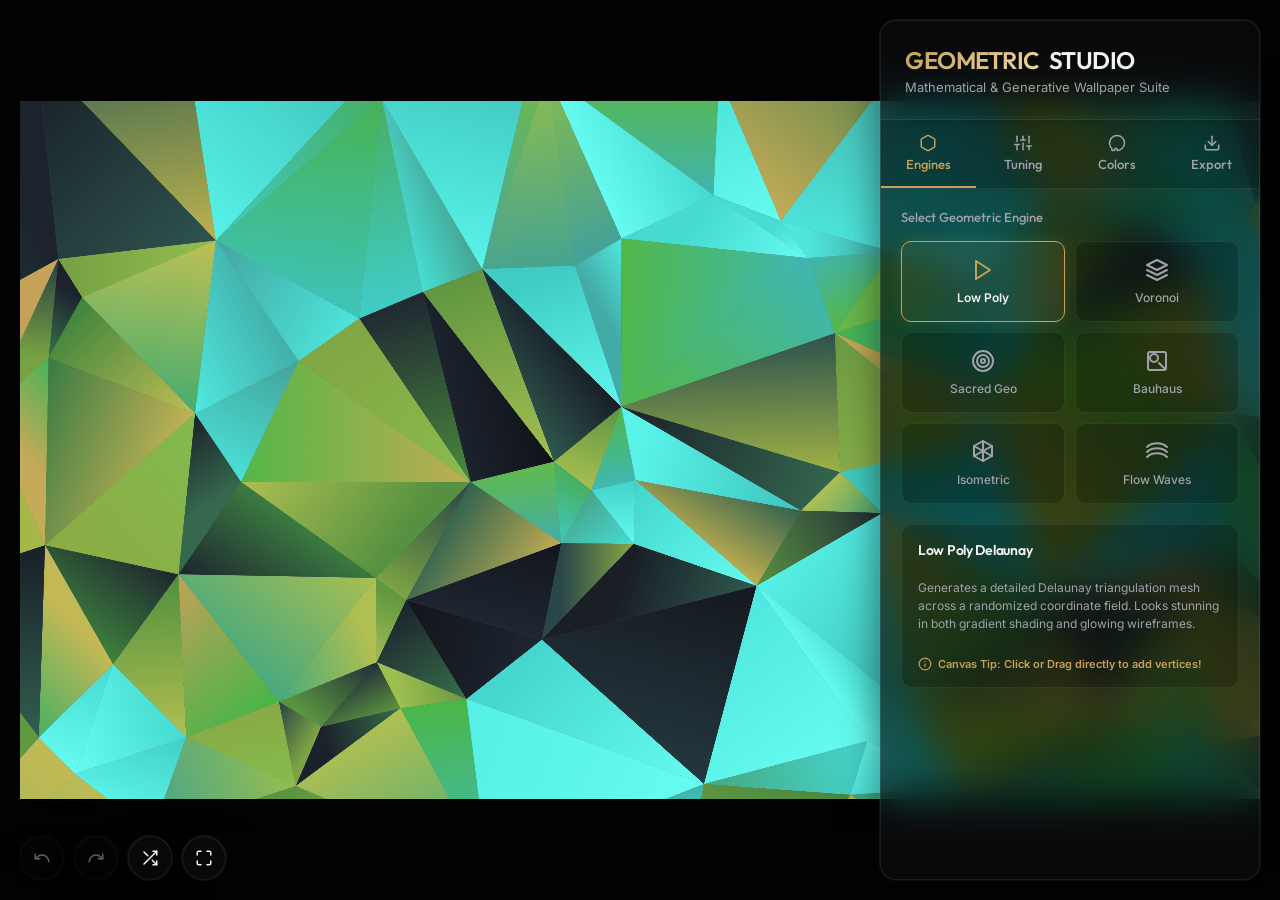
==== commit 8a9b7365: "Improve Isometric and Flow Waves engines Isometric: - Add dedicated Cube Size slider (replaces relia" ====
--- a/index.html
+++ b/index.html
@@ -201,7 +201,7 @@
         <div class="tab-panel" id="tab-settings">
           
           <!-- Shared and dynamic density sliders -->
-          <div class="control-group">
+          <div class="control-group" id="group-density">
             <label for="slider-density">Shape Complexity / Density <span class="val-display" id="val-density">50</span></label>
             <input type="range" id="slider-density" min="10" max="250" value="50">
           </div>
@@ -214,6 +214,18 @@
           <div class="control-group" id="group-scale">
             <label for="slider-scale">Proportional Scale <span class="val-display" id="val-scale">1.0</span></label>
             <input type="range" id="slider-scale" min="0.2" max="3.0" step="0.1" value="1.0">
+          </div>
+
+          <!-- Isometric: cube size -->
+          <div class="control-group" id="group-cubeSize" style="display:none;">
+            <label for="slider-cubeSize">Cube Size <span class="val-display" id="val-cubeSize">36</span></label>
+            <input type="range" id="slider-cubeSize" min="18" max="90" value="36">
+          </div>
+
+          <!-- Flow Waves: vertical horizon position -->
+          <div class="control-group" id="group-wavePosition" style="display:none;">
+            <label for="slider-wavePosition">Wave Position / Horizon <span class="val-display" id="val-wavePosition">0.55</span></label>
+            <input type="range" id="slider-wavePosition" min="0.1" max="0.9" step="0.05" value="0.55">
           </div>
 
           <div class="control-group" id="group-strokeWidth">
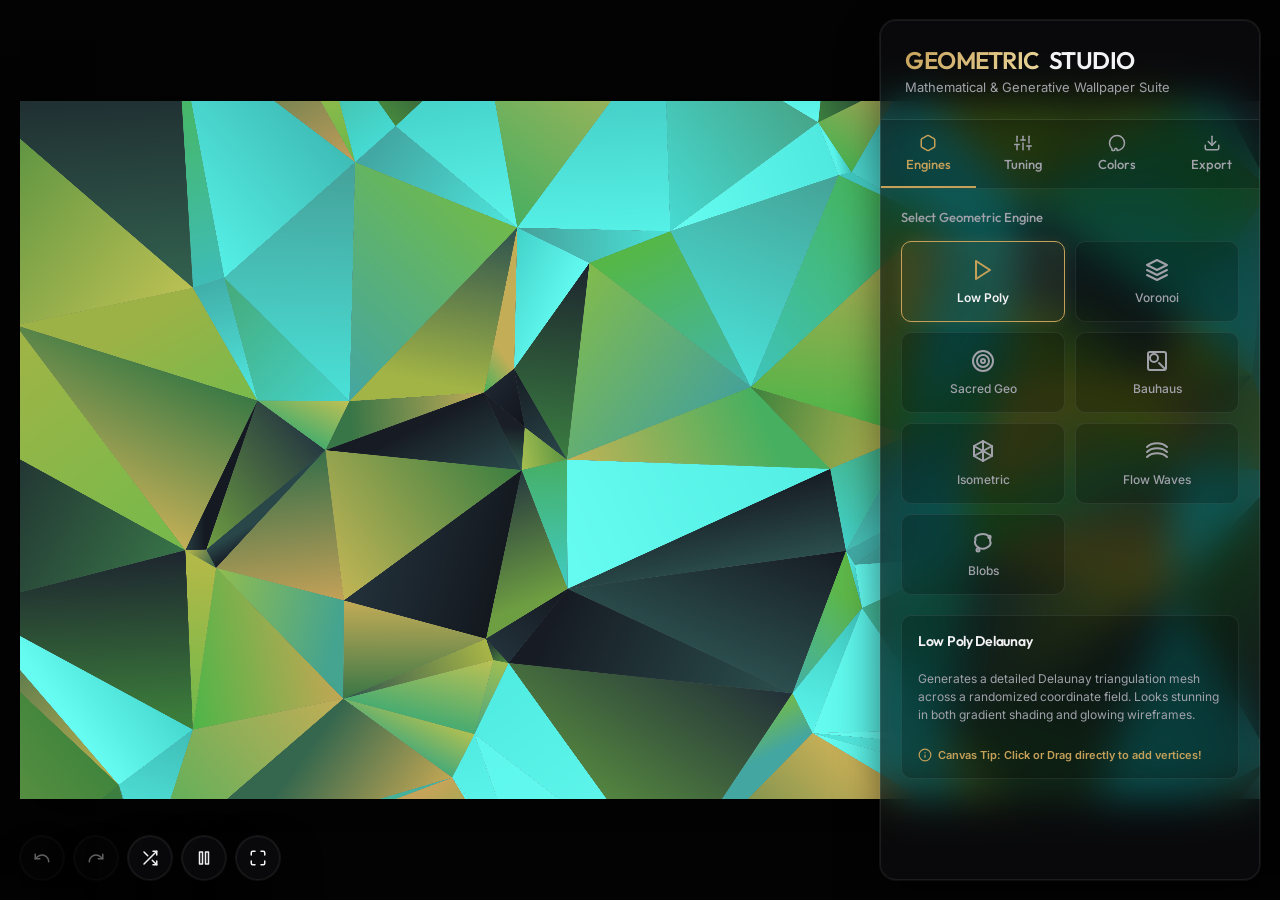
==== commit 0ce18fbb: "Fix mobile panel drag-resize and collapsed disappear bug - Rewrite sheet handle to keep inline style" ====
--- a/index.html
+++ b/index.html
@@ -42,6 +42,12 @@
           <path d="M21 16v5h-5"></path>
           <path d="M15 15l6 6"></path>
           <path d="M4 4l5 5"></path>
+        </svg>
+      </button>
+      <button class="control-circle" id="pauseBtn" title="Pause Animation" aria-label="Pause/Resume Animation">
+        <svg xmlns="http://www.w3.org/2000/svg" viewBox="0 0 24 24" fill="none" stroke="currentColor" stroke-width="2" stroke-linecap="round" stroke-linejoin="round" id="pauseIcon">
+          <rect x="6" y="4" width="4" height="16"></rect>
+          <rect x="14" y="4" width="4" height="16"></rect>
         </svg>
       </button>
       <button class="control-circle" id="fullScreenBtn" title="Toggle Fullscreen Mode" aria-label="Toggle Fullscreen Mode">
@@ -181,6 +187,15 @@
                 <span>Flow Waves</span>
               </div>
 
+              <div class="pattern-card" data-pattern="blobs">
+                <svg xmlns="http://www.w3.org/2000/svg" viewBox="0 0 24 24" fill="none" stroke="currentColor" stroke-width="2" stroke-linecap="round" stroke-linejoin="round">
+                  <path d="M12 3c4.5 0 8 2.8 7 6.5 1.5 2.8 0 6.2-3.5 7.2-2 1.5-6 1.3-8-.2C4.5 15 3 11.5 4.5 9 3.2 5.8 6.5 3 12 3z"></path>
+                  <circle cx="7" cy="19" r="1.5"></circle>
+                  <circle cx="18.5" cy="6" r="1.2"></circle>
+                </svg>
+                <span>Blobs</span>
+              </div>
+
             </div>
           </div>
 
@@ -273,10 +288,10 @@
           <div class="control-group" id="group-flowerGrid" style="display:none;">
             <div class="toggle-row">
               <label for="check-flowerGrid">Underlay Hexagonal Circle Grids</label>
-              <div class="switch">
+              <label class="switch">
                 <input type="checkbox" id="check-flowerGrid" checked aria-label="Underlay Hexagonal Circle Grids">
                 <span class="slider"></span>
-              </div>
+              </label>
             </div>
           </div>
 
@@ -284,10 +299,10 @@
           <div class="control-group" id="group-grain" style="display:none;">
             <div class="toggle-row">
               <label for="check-grain">Grainy Fiber Paper Filter Overlay</label>
-              <div class="switch">
+              <label class="switch">
                 <input type="checkbox" id="check-grain" checked aria-label="Grainy Fiber Paper Filter Overlay">
                 <span class="slider"></span>
-              </div>
+              </label>
             </div>
             <label for="slider-grainAmount" class="sr-only">Grain Intensity</label>
             <input type="range" id="slider-grainAmount" min="0.1" max="2.0" step="0.1" value="1.0">
@@ -297,10 +312,10 @@
           <div class="harmony-editor">
             <h4 style="font-size:13px; font-weight:600; display:flex; justify-content:space-between; align-items:center;">
               <label for="check-morph" style="font-family:'Outfit'; font-weight:600; margin:0; cursor:pointer;">Live Screensaver Morphing</label>
-              <div class="switch">
+              <label class="switch">
                 <input type="checkbox" id="check-morph" checked aria-label="Live Screensaver Morphing">
                 <span class="slider"></span>
-              </div>
+              </label>
             </h4>
             <p style="font-size:11px; color:var(--text-secondary);">Simulates organic morph dynamics slowly drifting and rotating shape arrays.</p>
             
--- a/styles.css
+++ b/styles.css
@@ -923,7 +923,13 @@
     border-radius: var(--radius-lg) var(--radius-lg) 0 0;
     border-bottom: none;
     overflow: hidden;
-    transition: max-height 0.35s cubic-bezier(0.4, 0, 0.2, 1);
+    transition: height 0.25s cubic-bezier(0.4, 0, 0.2, 1);
+  }
+
+  /* Disable transitions while the user is actively dragging the handle */
+  .app-container.dragging .canvas-viewport,
+  .app-container.dragging .sidebar-dashboard {
+    transition: none;
   }
 
   /* --- MINIMIZED STATE (class toggled on .app-container by JS) --- */
@@ -932,10 +938,14 @@
     height: calc(100vh - 58px);
   }
 
-  /* Panel shrinks to just show the handle bar */
+  /* Panel shrinks to just show the handle bar.
+     JS also drives height via inline styles (applyHeights); these are CSS fallbacks. */
   .app-container.panel-collapsed .sidebar-dashboard {
-    flex: 0 0 auto;
+    flex: 0 0 58px;
+    height: 58px;
+    min-height: 58px;
     max-height: 58px;
+    overflow: hidden;
   }
 
   /* Flip the chevron + swap label when collapsed */
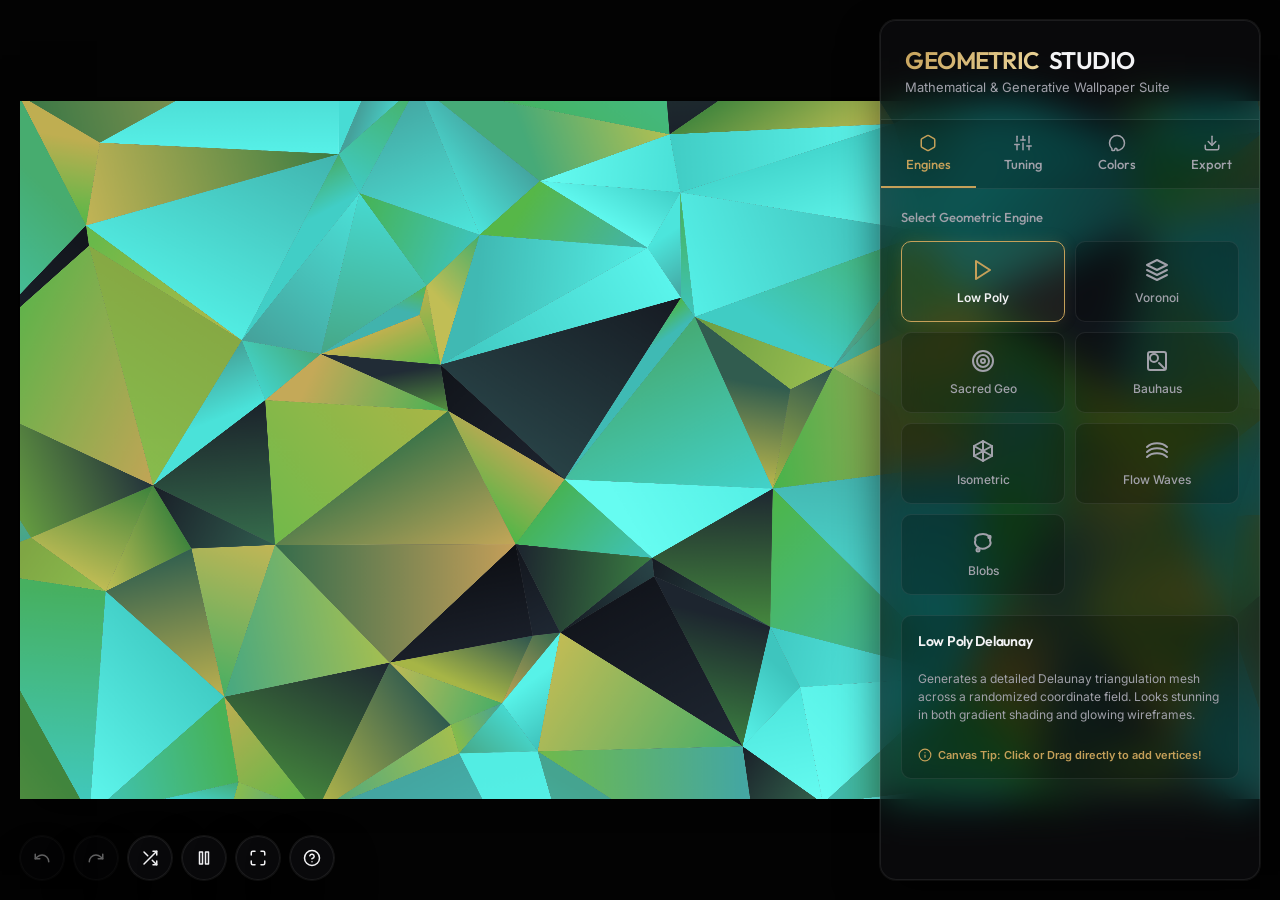
==== commit f2597ee2: "Add shareable links, custom palette editor, keyboard shortcuts, accessibility pass, and perf/touch f" ====
--- a/index.html
+++ b/index.html
@@ -18,7 +18,7 @@
     
     <!-- --- INTERACTIVE ARTWORK CANVAS --- -->
     <div class="canvas-viewport" id="viewport">
-      <canvas id="mainCanvas"></canvas>
+      <canvas id="mainCanvas" role="img" aria-label="Generative geometric wallpaper artwork. Click or drag on the canvas to sculpt vertices."></canvas>
     </div>
 
     <!-- --- WORKSPACE UTILITIES (BOTTOM-LEFT FLOATING) --- -->
@@ -58,6 +58,38 @@
           <path d="M16 21h3a2 2 0 0 0 2-2v-3"></path>
         </svg>
       </button>
+      <button class="control-circle" id="shortcutsBtn" title="Keyboard Shortcuts" aria-label="Show Keyboard Shortcuts" aria-haspopup="dialog">
+        <svg xmlns="http://www.w3.org/2000/svg" viewBox="0 0 24 24" fill="none" stroke="currentColor" stroke-width="2" stroke-linecap="round" stroke-linejoin="round">
+          <circle cx="12" cy="12" r="10"></circle>
+          <path d="M9.09 9a3 3 0 0 1 5.83 1c0 2-3 3-3 3"></path>
+          <line x1="12" y1="17" x2="12.01" y2="17"></line>
+        </svg>
+      </button>
+    </div>
+
+    <!-- --- KEYBOARD SHORTCUTS LEGEND (hidden by default) --- -->
+    <div class="shortcuts-modal-backdrop hidden" id="shortcutsModalBackdrop">
+      <div class="shortcuts-modal" role="dialog" aria-modal="true" aria-labelledby="shortcutsModalTitle">
+        <div class="shortcuts-modal-header">
+          <h2 id="shortcutsModalTitle">Keyboard Shortcuts</h2>
+          <button class="control-circle" id="shortcutsCloseBtn" title="Close" aria-label="Close Keyboard Shortcuts">
+            <svg xmlns="http://www.w3.org/2000/svg" viewBox="0 0 24 24" fill="none" stroke="currentColor" stroke-width="2" stroke-linecap="round" stroke-linejoin="round">
+              <line x1="18" y1="6" x2="6" y2="18"></line>
+              <line x1="6" y1="6" x2="18" y2="18"></line>
+            </svg>
+          </button>
+        </div>
+        <ul class="shortcuts-list">
+          <li><kbd>Ctrl/Cmd</kbd> + <kbd>Z</kbd><span>Undo</span></li>
+          <li><kbd>Ctrl/Cmd</kbd> + <kbd>Shift</kbd> + <kbd>Z</kbd><span>Redo</span></li>
+          <li><kbd>S</kbd><span>Shuffle settings & palette</span></li>
+          <li><kbd>P</kbd><span>Export PNG</span></li>
+          <li><kbd>F</kbd><span>Toggle fullscreen</span></li>
+          <li><kbd>Space</kbd><span>Pause / resume morph animation</span></li>
+          <li><kbd>1</kbd>–<kbd>7</kbd><span>Select pattern engine</span></li>
+          <li><kbd>?</kbd><span>Toggle this legend</span></li>
+        </ul>
+      </div>
     </div>
 
     <!-- --- FLOATING SIDEBAR DASHBOARD --- -->
@@ -377,6 +409,17 @@
             </div>
           </div>
 
+          <!-- Edit-in-place color customizer for whichever palette is currently active -->
+          <div class="control-group">
+            <label>Customize Active Colors</label>
+            <p style="font-size:11px; color:var(--text-secondary); margin-bottom:4px;">
+              Fine-tune individual swatches from the active scheme. Editing a color marks the palette as custom.
+            </p>
+            <div class="custom-swatch-editor" id="customSwatchEditor">
+              <!-- JS injects one color input per active swatch here -->
+            </div>
+          </div>
+
         </div>
 
         <!-- --- PANEL 4: EXPORT TOOLS --- -->
@@ -433,6 +476,14 @@
                 </svg>
                 Export Scalable Vector (SVG)
               </button>
+
+              <button class="btn btn-secondary" id="copyShareLinkBtn">
+                <svg xmlns="http://www.w3.org/2000/svg" viewBox="0 0 24 24" fill="none" stroke="currentColor" stroke-width="2" stroke-linecap="round" stroke-linejoin="round">
+                  <path d="M10 13a5 5 0 0 0 7.54.54l3-3a5 5 0 0 0-7.07-7.07l-1.72 1.71"></path>
+                  <path d="M14 11a5 5 0 0 0-7.54-.54l-3 3a5 5 0 0 0 7.07 7.07l1.71-1.71"></path>
+                </svg>
+                Copy Share Link
+              </button>
             </div>
           </div>
  
--- a/styles.css
+++ b/styles.css
@@ -74,6 +74,7 @@
   max-height: 100%;
   box-shadow: 0 15px 50px rgba(0, 0, 0, 0.7);
   transition: transform 0.3s ease;
+  touch-action: none;
   background-color: #050505;
 }
 
@@ -487,6 +488,18 @@
   height: 100%;
 }
 
+/* Edit-in-place swatch color pickers (Customize Active Colors) */
+.custom-swatch-editor {
+  display: flex;
+  flex-wrap: wrap;
+  gap: 8px;
+}
+
+.custom-swatch-editor .picker-wrapper {
+  width: 32px;
+  height: 32px;
+}
+
 /* Color Harmonizer and Picker Box */
 .harmony-editor {
   background: rgba(0, 0, 0, 0.2);
@@ -848,7 +861,10 @@
   padding: 8px 0 6px;
   cursor: pointer;
   flex-shrink: 0;
-  touch-action: manipulation;
+  /* "none" (not "manipulation") so the browser never hijacks the vertical drag as a
+     page pan mid-gesture — that hijack fires pointercancel instead of pointerup and
+     breaks both tap-to-toggle and drag-to-resize on touch devices. */
+  touch-action: none;
   border-bottom: 1px solid var(--border-glass);
   background: rgba(255, 255, 255, 0.03);
 }
@@ -988,3 +1004,96 @@
   border: 0;
 }
 
+/* --- KEYBOARD FOCUS VISIBILITY --- */
+/* Cards/icons are plain divs made keyboard-operable via role="button"+tabindex; give
+   them the same glow language already used for select:focus so Tab-navigation is visible. */
+.pattern-card:focus-visible,
+.ratio-card:focus-visible,
+.palette-item:focus-visible,
+.action-icon:focus-visible,
+.tab-btn:focus-visible,
+.control-circle:focus-visible,
+.btn:focus-visible,
+#mainCanvas:focus-visible {
+  outline: 2px solid var(--accent);
+  outline-offset: 2px;
+  box-shadow: 0 0 10px var(--accent-glow);
+}
+
+/* --- KEYBOARD SHORTCUTS LEGEND MODAL --- */
+.shortcuts-modal-backdrop {
+  position: fixed;
+  inset: 0;
+  background: rgba(0, 0, 0, 0.6);
+  backdrop-filter: blur(4px);
+  display: flex;
+  align-items: center;
+  justify-content: center;
+  z-index: 100;
+}
+
+.shortcuts-modal-backdrop.hidden {
+  display: none;
+}
+
+.shortcuts-modal {
+  background: var(--bg-panel-solid);
+  border: 1px solid var(--border-glass);
+  border-radius: var(--radius-lg);
+  box-shadow: var(--shadow-panel);
+  padding: 24px;
+  width: min(420px, 90vw);
+  max-height: 80vh;
+  overflow-y: auto;
+}
+
+.shortcuts-modal-header {
+  display: flex;
+  align-items: center;
+  justify-content: space-between;
+  margin-bottom: 16px;
+}
+
+.shortcuts-modal-header h2 {
+  font-family: 'Outfit', sans-serif;
+  font-size: 18px;
+  font-weight: 600;
+}
+
+.shortcuts-modal-header .control-circle {
+  position: static;
+  width: 32px;
+  height: 32px;
+}
+
+.shortcuts-list {
+  list-style: none;
+  display: flex;
+  flex-direction: column;
+  gap: 10px;
+}
+
+.shortcuts-list li {
+  display: flex;
+  align-items: center;
+  gap: 8px;
+  font-size: 13px;
+  color: var(--text-secondary);
+}
+
+.shortcuts-list li span {
+  margin-left: auto;
+  text-align: right;
+  color: var(--text-primary);
+}
+
+.shortcuts-list kbd {
+  background: var(--bg-active);
+  border: 1px solid var(--border-glass);
+  border-radius: var(--radius-sm);
+  padding: 2px 7px;
+  font-family: 'Inter', monospace;
+  font-size: 12px;
+  color: var(--text-primary);
+}
+
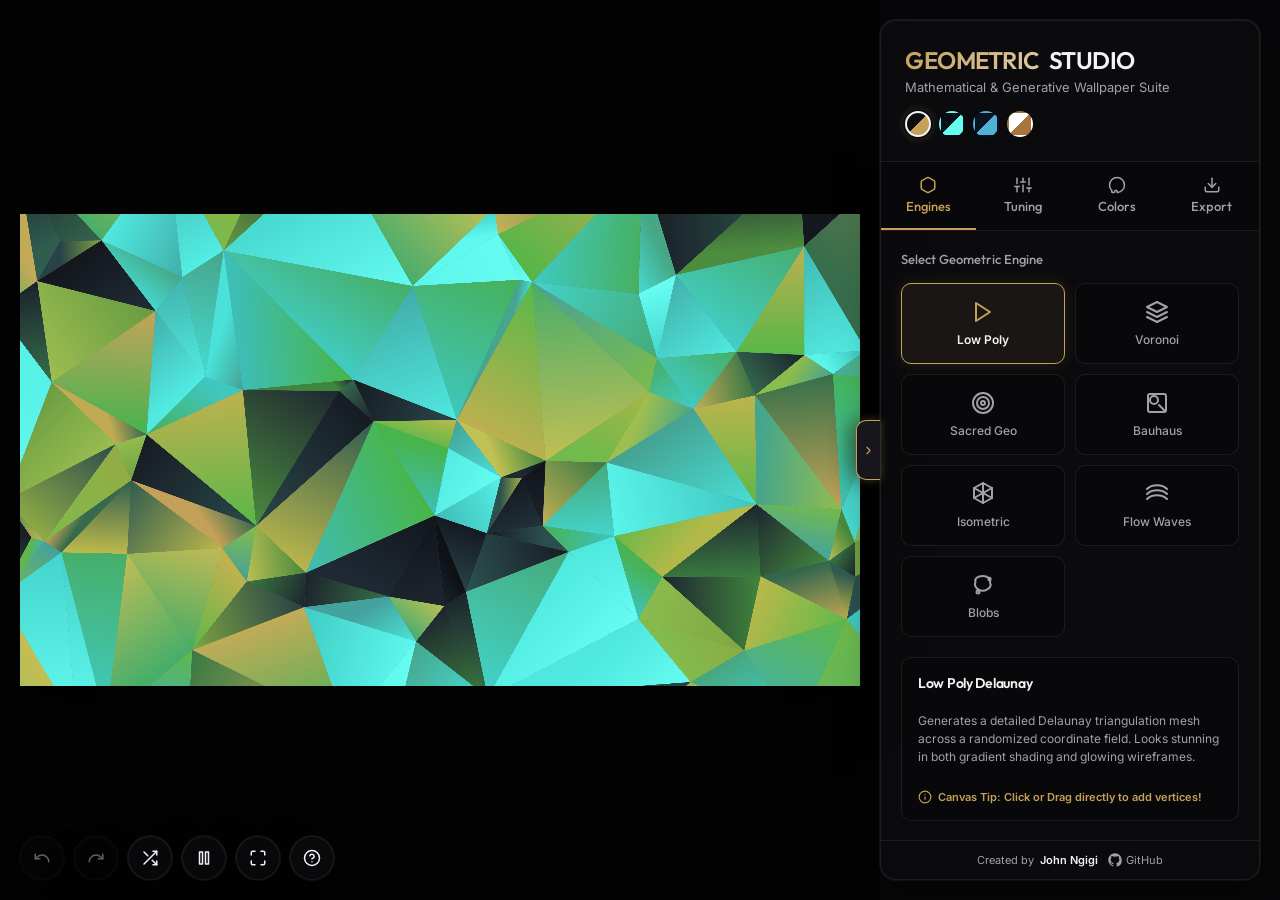
==== commit 44fae970: "Fix canvas/panel overlap, add interface themes, and creator credits - Fix sidebar overlapping the ca" ====
--- a/index.html
+++ b/index.html
@@ -106,17 +106,19 @@
         </div>
       </div>
 
-      <!-- Collapsible trigger tab -->
-      <div class="sidebar-collapse-trigger" id="collapseBtn" title="Hide Sidebar" role="button" tabindex="0" aria-label="Toggle Sidebar Navigation">
-        <svg xmlns="http://www.w3.org/2000/svg" viewBox="0 0 24 24" fill="none" stroke="currentColor" stroke-width="2" stroke-linecap="round" stroke-linejoin="round" id="collapseIcon">
-          <polyline points="9 18 15 12 9 6"></polyline>
-        </svg>
-      </div>
-
       <!-- Dashboard Header -->
       <div class="sidebar-header">
         <h1><span>GEOMETRIC</span> STUDIO</h1>
         <p>Mathematical & Generative Wallpaper Suite</p>
+
+        <!-- Interface theme presets (styles the app's own UI chrome, not the wallpaper's
+             color palette — that's a separate concept, handled in the Colors tab). -->
+        <div class="theme-swatch-row" id="themeSwatchRow" role="radiogroup" aria-label="Interface theme">
+          <button class="theme-swatch active" data-theme="midnight-gold" title="Midnight Gold (default)" aria-label="Midnight Gold theme" role="radio" aria-checked="true" style="--swatch-a:#0d0d11; --swatch-b:#c5a059;"></button>
+          <button class="theme-swatch" data-theme="cyberpunk" title="Cyberpunk Neon" aria-label="Cyberpunk Neon theme" role="radio" aria-checked="false" style="--swatch-a:#080e16; --swatch-b:#66fcf1;"></button>
+          <button class="theme-swatch" data-theme="ocean" title="Ocean Slate" aria-label="Ocean Slate theme" role="radio" aria-checked="false" style="--swatch-a:#0a141e; --swatch-b:#4fb0d8;"></button>
+          <button class="theme-swatch" data-theme="light" title="Minimal Light" aria-label="Minimal Light theme" role="radio" aria-checked="false" style="--swatch-a:#ffffff; --swatch-b:#a8763a;"></button>
+        </div>
       </div>
 
       <!-- Sidebar Tabs Navigation -->
@@ -266,7 +268,7 @@
           <!-- Isometric: cube size -->
           <div class="control-group" id="group-cubeSize" style="display:none;">
             <label for="slider-cubeSize">Cube Size <span class="val-display" id="val-cubeSize">36</span></label>
-            <input type="range" id="slider-cubeSize" min="18" max="90" value="36">
+            <input type="range" id="slider-cubeSize" min="18" max="150" value="36">
           </div>
 
           <!-- Flow Waves: vertical horizon position -->
@@ -277,7 +279,7 @@
 
           <div class="control-group" id="group-strokeWidth">
             <label for="slider-strokeWidth">Stroke Grid Thickness <span class="val-display" id="val-strokeWidth">1</span></label>
-            <input type="range" id="slider-strokeWidth" min="0" max="8" value="1">
+            <input type="range" id="slider-strokeWidth" min="0" max="50" value="1">
           </div>
 
           <!-- Voronoi Spacing option -->
@@ -507,6 +509,24 @@
 
       </div>
 
+      <!-- Credits Footer -->
+      <div class="sidebar-footer">
+        Created by <strong>John Ngigi</strong>
+        <a href="https://github.com/ngigijohn/geometric-wallpapers" target="_blank" rel="noopener noreferrer" aria-label="View source on GitHub">
+          <svg xmlns="http://www.w3.org/2000/svg" viewBox="0 0 24 24" fill="currentColor" width="14" height="14"><path d="M12 .5C5.73.5.5 5.73.5 12c0 5.08 3.29 9.39 7.86 10.91.57.1.78-.25.78-.55 0-.27-.01-1.17-.02-2.12-3.2.7-3.88-1.36-3.88-1.36-.52-1.34-1.28-1.7-1.28-1.7-1.04-.72.08-.7.08-.7 1.16.08 1.77 1.19 1.77 1.19 1.03 1.77 2.7 1.26 3.36.96.1-.75.4-1.26.73-1.55-2.56-.29-5.26-1.28-5.26-5.71 0-1.26.45-2.29 1.19-3.09-.12-.29-.52-1.47.11-3.06 0 0 .97-.31 3.18 1.18a11 11 0 0 1 5.8 0c2.2-1.49 3.17-1.18 3.17-1.18.63 1.6.23 2.77.11 3.06.74.8 1.19 1.83 1.19 3.09 0 4.44-2.71 5.42-5.28 5.7.41.36.78 1.07.78 2.16 0 1.56-.01 2.82-.01 3.2 0 .31.21.66.79.55A10.52 10.52 0 0 0 23.5 12c0-6.27-5.23-11.5-11.5-11.5Z"></path></svg>
+          GitHub
+        </a>
+      </div>
+
+    </div>
+
+    <!-- Collapsible trigger tab: kept OUTSIDE #sidebar so it stays visible/clickable
+         (and can re-expand the panel) even while the sidebar itself is faded out and
+         pointer-events:none during its collapsed state. -->
+    <div class="sidebar-collapse-trigger" id="collapseBtn" title="Hide Sidebar" role="button" tabindex="0" aria-label="Toggle Sidebar Navigation">
+      <svg xmlns="http://www.w3.org/2000/svg" viewBox="0 0 24 24" fill="none" stroke="currentColor" stroke-width="2" stroke-linecap="round" stroke-linejoin="round" id="collapseIcon">
+        <polyline points="9 18 15 12 9 6"></polyline>
+      </svg>
     </div>
 
   </div>
--- a/styles.css
+++ b/styles.css
@@ -6,6 +6,12 @@
 
 @import url('https://fonts.googleapis.com/css2?family=Outfit:wght@300;400;500;600;700&family=Inter:wght@300;400;500;600&display=swap');
 
+/* --- INTERFACE THEME SYSTEM ---
+   :root holds the default "Midnight Gold" theme. Every other preset overrides the same
+   variable set via [data-theme="..."] on <html> (set by app.js / persisted to
+   localStorage). Only chrome tokens are themed here — the canvas/artwork background
+   (#030303 etc.) intentionally stays fixed regardless of UI theme, since it's the
+   generated wallpaper's own stage, not app chrome. */
 :root {
   --bg-dark: #070709;
   --bg-panel: rgba(13, 13, 17, 0.7);
@@ -19,6 +25,17 @@
   --accent-glow: rgba(197, 160, 89, 0.4);
   --glow-teal: #66fcf1;
   --glow-pink: #f72585;
+
+  /* Recessed/"sunken" card surfaces (pattern cards, palette items, tab nav, etc.) */
+  --surface-sunken: rgba(0, 0, 0, 0.2);
+  --surface-sunken-strong: rgba(0, 0, 0, 0.3);
+  /* Hover/interactive surface tint — lightens on dark themes, darkens on light ones */
+  --surface-hover: rgba(255, 255, 255, 0.06);
+  --surface-hover-strong: rgba(255, 255, 255, 0.14);
+  --handle-pill: rgba(255, 255, 255, 0.35);
+  --trigger-bg: #16161c;
+  --trigger-bg-hover: #1f1f27;
+
   --sidebar-width: 380px;
   --radius-lg: 16px;
   --radius-md: 10px;
@@ -27,6 +44,66 @@
   --shadow-panel: 0 20px 40px rgba(0, 0, 0, 0.5), 0 0 0 1px var(--border-glass);
 }
 
+[data-theme="cyberpunk"] {
+  --bg-dark: #05070c;
+  --bg-panel: rgba(8, 14, 22, 0.72);
+  --bg-panel-solid: #080e16;
+  --bg-active: rgba(102, 252, 241, 0.12);
+  --border-glass: rgba(102, 252, 241, 0.14);
+  --border-active: rgba(102, 252, 241, 0.35);
+  --text-primary: #eafffe;
+  --text-secondary: #85a8a5;
+  --accent: #66fcf1;
+  --accent-glow: rgba(102, 252, 241, 0.4);
+  --surface-sunken: rgba(0, 0, 0, 0.25);
+  --surface-sunken-strong: rgba(0, 0, 0, 0.35);
+  --surface-hover: rgba(102, 252, 241, 0.06);
+  --surface-hover-strong: rgba(102, 252, 241, 0.14);
+  --handle-pill: rgba(102, 252, 241, 0.4);
+  --trigger-bg: #0a1216;
+  --trigger-bg-hover: #0f1b20;
+}
+
+[data-theme="ocean"] {
+  --bg-dark: #060c12;
+  --bg-panel: rgba(10, 20, 30, 0.72);
+  --bg-panel-solid: #0a141e;
+  --bg-active: rgba(79, 176, 216, 0.12);
+  --border-glass: rgba(120, 180, 210, 0.12);
+  --border-active: rgba(120, 180, 210, 0.3);
+  --text-primary: #eef6fa;
+  --text-secondary: #8fa8b5;
+  --accent: #4fb0d8;
+  --accent-glow: rgba(79, 176, 216, 0.4);
+  --surface-sunken: rgba(0, 0, 0, 0.22);
+  --surface-sunken-strong: rgba(0, 0, 0, 0.32);
+  --surface-hover: rgba(255, 255, 255, 0.06);
+  --surface-hover-strong: rgba(255, 255, 255, 0.14);
+  --handle-pill: rgba(255, 255, 255, 0.35);
+  --trigger-bg: #0a141c;
+  --trigger-bg-hover: #101e28;
+}
+
+[data-theme="light"] {
+  --bg-dark: #f2f2f4;
+  --bg-panel: rgba(255, 255, 255, 0.78);
+  --bg-panel-solid: #ffffff;
+  --bg-active: rgba(0, 0, 0, 0.06);
+  --border-glass: rgba(0, 0, 0, 0.09);
+  --border-active: rgba(0, 0, 0, 0.2);
+  --text-primary: #17171a;
+  --text-secondary: #65656d;
+  --accent: #a8763a;
+  --accent-glow: rgba(168, 118, 58, 0.35);
+  --surface-sunken: rgba(0, 0, 0, 0.04);
+  --surface-sunken-strong: rgba(0, 0, 0, 0.07);
+  --surface-hover: rgba(0, 0, 0, 0.045);
+  --surface-hover-strong: rgba(0, 0, 0, 0.08);
+  --handle-pill: rgba(0, 0, 0, 0.22);
+  --trigger-bg: #ffffff;
+  --trigger-bg-hover: #f0f0f0;
+}
+
 * {
   box-sizing: border-box;
   margin: 0;
@@ -60,6 +137,7 @@
 /* Canvas Viewport */
 .canvas-viewport {
   flex: 1;
+  min-width: 0; /* allow the flex item to shrink below its content size next to the sidebar */
   position: relative;
   height: 100%;
   display: flex;
@@ -78,13 +156,15 @@
   background-color: #050505;
 }
 
-/* Floating Sidebar Dashboard */
+/* Sidebar Dashboard — a real flex sibling of .canvas-viewport (not an absolutely
+   positioned overlay), so the canvas never renders underneath it. Previously this was
+   `position: absolute`, which left the canvas at full width behind the (semi-transparent,
+   blurred) panel — visible artwork bleeding through the glass. */
 .sidebar-dashboard {
-  position: absolute;
-  top: 20px;
-  right: 20px;
-  bottom: 20px;
+  position: relative;
+  flex: 0 0 var(--sidebar-width);
   width: var(--sidebar-width);
+  margin: 20px 20px 20px 0;
   background: var(--bg-panel);
   backdrop-filter: blur(20px) saturate(160%);
   border: 1px solid var(--border-glass);
@@ -98,7 +178,11 @@
 }
 
 .sidebar-dashboard.collapsed {
-  transform: translateX(calc(100% + 40px));
+  flex-basis: 0;
+  width: 0;
+  margin-left: 0;
+  margin-right: 0;
+  border-width: 0;
   opacity: 0;
   pointer-events: none;
 }
@@ -125,7 +209,7 @@
 }
 
 .ui-toggle-btn:hover {
-  background: rgba(255, 255, 255, 0.15);
+  background: var(--surface-hover-strong);
   border-color: var(--border-active);
   transform: scale(1.05);
 }
@@ -149,7 +233,7 @@
 }
 
 .sidebar-header h1 span {
-  background: linear-gradient(135deg, var(--accent) 0%, #ecd79c 100%);
+  background: linear-gradient(135deg, var(--accent) 0%, color-mix(in srgb, var(--accent) 55%, white) 100%);
   -webkit-background-clip: text;
   -webkit-text-fill-color: transparent;
 }
@@ -159,11 +243,74 @@
   color: var(--text-secondary);
 }
 
+/* Interface theme presets */
+.theme-swatch-row {
+  display: flex;
+  gap: 8px;
+  margin-top: 12px;
+}
+
+.theme-swatch {
+  width: 26px;
+  height: 26px;
+  border-radius: 50%;
+  padding: 0;
+  cursor: pointer;
+  border: 2px solid transparent;
+  background: linear-gradient(135deg, var(--swatch-a) 50%, var(--swatch-b) 50%);
+  transition: var(--transition-smooth);
+}
+
+.theme-swatch:hover {
+  transform: scale(1.1);
+}
+
+.theme-swatch.active {
+  border-color: var(--text-primary);
+  box-shadow: 0 0 0 2px var(--bg-panel-solid), 0 0 8px var(--accent-glow);
+}
+
+/* Credits Footer */
+.sidebar-footer {
+  flex-shrink: 0;
+  padding: 12px 20px;
+  border-top: 1px solid var(--border-glass);
+  display: flex;
+  align-items: center;
+  justify-content: center;
+  gap: 6px;
+  font-size: 11px;
+  color: var(--text-secondary);
+}
+
+.sidebar-footer strong {
+  color: var(--text-primary);
+  font-weight: 600;
+}
+
+.sidebar-footer a {
+  display: inline-flex;
+  align-items: center;
+  gap: 4px;
+  margin-left: 4px;
+  color: var(--text-secondary);
+  text-decoration: none;
+  transition: var(--transition-smooth);
+}
+
+.sidebar-footer a:hover {
+  color: var(--accent);
+}
+
+.sidebar-footer a svg {
+  fill: currentColor;
+}
+
 /* Tab Navigation */
 .tab-navigation {
   display: flex;
   border-bottom: 1px solid var(--border-glass);
-  background: rgba(0, 0, 0, 0.2);
+  background: var(--surface-sunken);
 }
 
 .tab-btn {
@@ -233,14 +380,14 @@
   width: 6px;
 }
 .tab-content::-webkit-scrollbar-track {
-  background: rgba(0, 0, 0, 0.1);
+  background: var(--surface-sunken);
 }
 .tab-content::-webkit-scrollbar-thumb {
-  background: rgba(255, 255, 255, 0.1);
+  background: var(--surface-hover-strong);
   border-radius: var(--radius-sm);
 }
 .tab-content::-webkit-scrollbar-thumb:hover {
-  background: rgba(255, 255, 255, 0.2);
+  background: var(--border-active);
 }
 
 /* --- CONTROL MODULES --- */
@@ -273,7 +420,7 @@
 }
 
 .pattern-card {
-  background: rgba(0, 0, 0, 0.2);
+  background: var(--surface-sunken);
   border: 1px solid var(--border-glass);
   border-radius: var(--radius-md);
   padding: 16px 12px;
@@ -301,14 +448,14 @@
 }
 
 .pattern-card:hover {
-  background: rgba(255, 255, 255, 0.05);
-  border-color: rgba(255, 255, 255, 0.15);
+  background: var(--surface-hover);
+  border-color: var(--border-active);
 }
 
 .pattern-card.active {
-  background: rgba(197, 160, 89, 0.08);
+  background: color-mix(in srgb, var(--accent) 8%, transparent);
   border-color: var(--accent);
-  box-shadow: 0 0 15px rgba(197, 160, 89, 0.15);
+  box-shadow: 0 0 15px color-mix(in srgb, var(--accent) 15%, transparent);
 }
 
 .pattern-card.active svg {
@@ -326,7 +473,7 @@
   width: 100%;
   height: 6px;
   border-radius: 3px;
-  background: rgba(255, 255, 255, 0.1);
+  background: var(--surface-hover-strong);
   outline: none;
   transition: var(--transition-smooth);
 }
@@ -340,7 +487,7 @@
   background: var(--text-primary);
   border: 2px solid var(--accent);
   cursor: pointer;
-  box-shadow: 0 0 10px rgba(197, 160, 89, 0.4);
+  box-shadow: 0 0 10px var(--accent-glow);
   transition: var(--transition-smooth);
 }
 
@@ -351,7 +498,7 @@
 
 /* Select Dropdown */
 select {
-  background: rgba(0, 0, 0, 0.3);
+  background: var(--surface-sunken-strong);
   border: 1px solid var(--border-glass);
   border-radius: var(--radius-md);
   padding: 10px 14px;
@@ -406,7 +553,7 @@
   left: 0;
   right: 0;
   bottom: 0;
-  background-color: rgba(255, 255, 255, 0.1);
+  background-color: var(--surface-hover-strong);
   transition: .4s;
   border-radius: 22px;
   border: 1px solid var(--border-glass);
@@ -425,7 +572,7 @@
 }
 
 input:checked + .slider {
-  background-color: rgba(197, 160, 89, 0.2);
+  background-color: color-mix(in srgb, var(--accent) 20%, transparent);
   border-color: var(--accent);
 }
 
@@ -442,7 +589,7 @@
 }
 
 .palette-item {
-  background: rgba(0, 0, 0, 0.2);
+  background: var(--surface-sunken);
   border: 1px solid var(--border-glass);
   border-radius: var(--radius-md);
   padding: 12px;
@@ -455,12 +602,12 @@
 
 .palette-item:hover {
   border-color: var(--border-active);
-  background: rgba(255, 255, 255, 0.04);
+  background: var(--surface-hover);
 }
 
 .palette-item.active {
   border-color: var(--accent);
-  background: rgba(197, 160, 89, 0.05);
+  background: color-mix(in srgb, var(--accent) 5%, transparent);
 }
 
 .palette-meta {
@@ -502,7 +649,7 @@
 
 /* Color Harmonizer and Picker Box */
 .harmony-editor {
-  background: rgba(0, 0, 0, 0.2);
+  background: var(--surface-sunken);
   border: 1px solid var(--border-glass);
   border-radius: var(--radius-md);
   padding: 16px;
@@ -571,7 +718,7 @@
 }
 
 .btn-secondary {
-  background: rgba(255, 255, 255, 0.06);
+  background: var(--surface-hover);
   color: var(--text-primary);
   border: 1px solid var(--border-glass);
 }
@@ -581,7 +728,7 @@
 }
 
 .btn-secondary:hover {
-  background: rgba(255, 255, 255, 0.1);
+  background: var(--surface-hover-strong);
   border-color: var(--border-active);
   box-shadow: none;
 }
@@ -620,7 +767,7 @@
 }
 
 .ratio-card {
-  background: rgba(0, 0, 0, 0.2);
+  background: var(--surface-sunken);
   border: 1px solid var(--border-glass);
   border-radius: var(--radius-md);
   padding: 14px 10px;
@@ -645,12 +792,12 @@
 .ratio-icon.tablet { width: 22px; height: 28px; }
 
 .ratio-card:hover {
-  background: rgba(255, 255, 255, 0.05);
+  background: var(--surface-hover);
 }
 
 .ratio-card.active {
   border-color: var(--accent);
-  background: rgba(197, 160, 89, 0.08);
+  background: color-mix(in srgb, var(--accent) 8%, transparent);
 }
 
 .ratio-card.active .ratio-icon {
@@ -689,7 +836,7 @@
 }
 
 .gallery-card {
-  background: rgba(0, 0, 0, 0.3);
+  background: var(--surface-sunken-strong);
   border: 1px solid var(--border-glass);
   border-radius: var(--radius-md);
   aspect-ratio: 16/10;
@@ -810,7 +957,7 @@
 }
 
 .control-circle:hover {
-  background: rgba(255, 255, 255, 0.15);
+  background: var(--surface-hover-strong);
   border-color: var(--border-active);
   transform: scale(1.05);
 }
@@ -821,29 +968,46 @@
 }
 
 /* --- COLLAPSE BUTTON INTEGRATED ON SIDEBAR --- */
+/* Positioned relative to .app-container (not .sidebar-dashboard) and placed after it
+   in the DOM, so it stays visible and clickable even while the sidebar itself is faded
+   out / pointer-events:none in its collapsed state — otherwise there'd be no way to
+   bring the panel back once collapsed. */
 .sidebar-collapse-trigger {
   position: absolute;
   top: 50%;
-  left: 0;
-  transform: translate(-100%, -50%);
+  right: calc(var(--sidebar-width) + 20px);
+  transform: translateY(-50%);
   width: 24px;
   height: 60px;
-  background: var(--bg-panel);
-  border: 1px solid var(--border-glass);
+  /* Solid (not the sidebar's translucent glass) + an accent-tinted border so this stays
+     legible against the near-black canvas backdrop it sits on top of. */
+  background: var(--trigger-bg);
+  border: 1px solid var(--accent);
   border-right: none;
   border-radius: var(--radius-md) 0 0 var(--radius-md);
   display: flex;
   justify-content: center;
   align-items: center;
   cursor: pointer;
-  box-shadow: -10px 0 30px rgba(0,0,0,0.3);
-  transition: var(--transition-smooth);
+  box-shadow: -6px 0 20px rgba(0, 0, 0, 0.5), 0 0 10px var(--accent-glow);
+  transition: var(--transition-smooth);
+  z-index: 15;
+}
+
+.sidebar-collapse-trigger:hover {
+  background: var(--trigger-bg-hover);
+  box-shadow: -6px 0 20px rgba(0, 0, 0, 0.5), 0 0 16px var(--accent-glow);
+}
+
+/* Slide the tab to the screen edge to match the sidebar sliding away */
+#sidebar.collapsed ~ .sidebar-collapse-trigger {
+  right: 0;
 }
 
 .sidebar-collapse-trigger svg {
-  width: 12px;
-  height: 12px;
-  stroke: var(--text-secondary);
+  width: 13px;
+  height: 13px;
+  stroke: var(--accent);
   transition: var(--transition-smooth);
 }
 
@@ -866,13 +1030,13 @@
      breaks both tap-to-toggle and drag-to-resize on touch devices. */
   touch-action: none;
   border-bottom: 1px solid var(--border-glass);
-  background: rgba(255, 255, 255, 0.03);
+  background: var(--surface-hover);
 }
 
 .sheet-handle-pill {
   width: 44px;
   height: 5px;
-  background: rgba(255, 255, 255, 0.35);
+  background: var(--handle-pill);
   border-radius: 3px;
   transition: background 0.2s ease;
 }
@@ -1014,6 +1178,8 @@
 .tab-btn:focus-visible,
 .control-circle:focus-visible,
 .btn:focus-visible,
+.theme-swatch:focus-visible,
+.sidebar-footer a:focus-visible,
 #mainCanvas:focus-visible {
   outline: 2px solid var(--accent);
   outline-offset: 2px;
